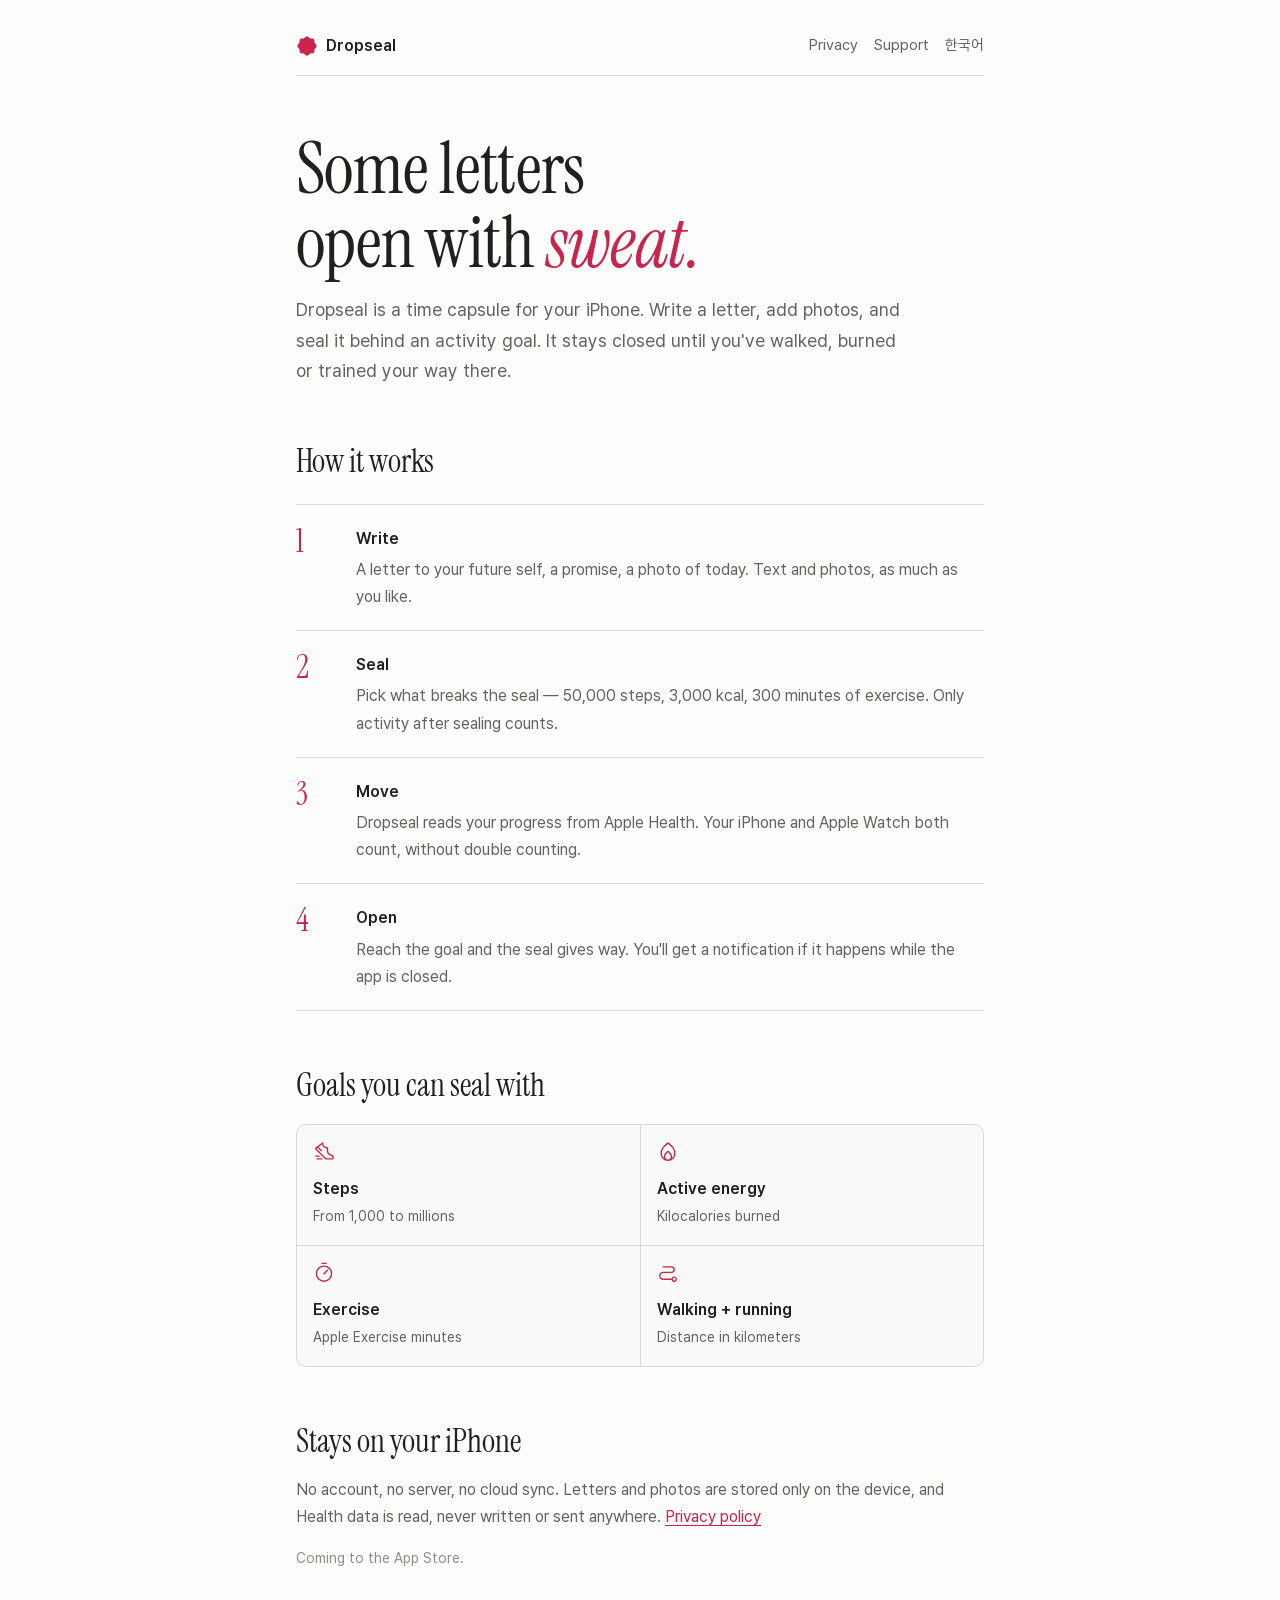
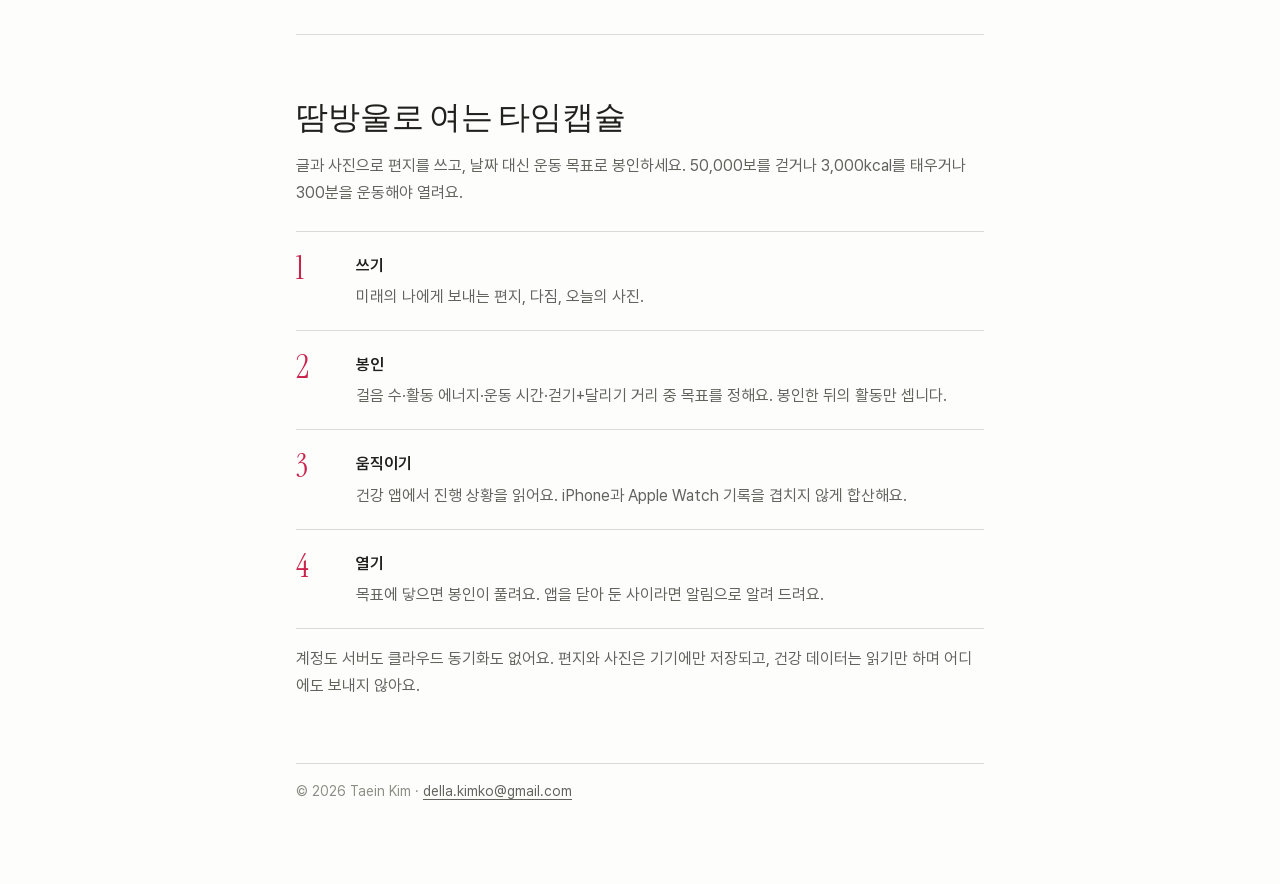
==== docs/index.html @ f094e8f8 "Add Dropseal site: intro, privacy policy, support" ====
<!doctype html>
<html lang="en">
<head>
<meta charset="utf-8"><meta name="viewport" content="width=device-width, initial-scale=1">
<title>Dropseal: Fitness Time Capsule</title>
<meta name="description" content="A time capsule that opens with sweat. Seal a letter behind a steps, calories or exercise goal from Apple Health.">
<meta name="color-scheme" content="light dark">
<link rel="icon" href="seal.svg" type="image/svg+xml">
<link rel="stylesheet" href="style.css">
</head>
<body><main>
<header class="top">
<a class="brand" href="./"><svg aria-hidden="true" xmlns="http://www.w3.org/2000/svg" viewBox="0 0 256 256" fill="currentColor"><path d="M240,128c0,10.44-7.51,18.27-14.14,25.18-3.77,3.94-7.67,8-9.14,11.57-1.36,3.27-1.44,8.69-1.52,13.94-.15,9.76-.31,20.82-8,28.51s-18.75,7.85-28.51,8c-5.25.08-10.67.16-13.94,1.52-3.57,1.47-7.63,5.37-11.57,9.14C146.27,232.49,138.44,240,128,240s-18.27-7.51-25.18-14.14c-3.94-3.77-8-7.67-11.57-9.14-3.27-1.36-8.69-1.44-13.94-1.52-9.76-.15-20.82-.31-28.51-8s-7.85-18.75-8-28.51c-.08-5.25-.16-10.67-1.52-13.94-1.47-3.57-5.37-7.63-9.14-11.57C23.51,146.27,16,138.44,16,128s7.51-18.27,14.14-25.18c3.77-3.94,7.67-8,9.14-11.57,1.36-3.27,1.44-8.69,1.52-13.94.15-9.76.31-20.82,8-28.51s18.75-7.85,28.51-8c5.25-.08,10.67-.16,13.94-1.52,3.57-1.47,7.63-5.37,11.57-9.14C109.73,23.51,117.56,16,128,16s18.27,7.51,25.18,14.14c3.94,3.77,8,7.67,11.57,9.14,3.27,1.36,8.69,1.44,13.94,1.52,9.76.15,20.82.31,28.51,8s7.85,18.75,8,28.51c.08,5.25.16,10.67,1.52,13.94,1.47,3.57,5.37,7.63,9.14,11.57C232.49,109.73,240,117.56,240,128Z"/></svg>Dropseal</a>
<nav><a href="privacy.html">Privacy</a><a href="support.html">Support</a><a href="#ko">한국어</a></nav>
</header>
<h1>Some letters<br>open with <em>sweat.</em></h1>
<p class="lede">Dropseal is a time capsule for your iPhone. Write a letter, add photos, and seal it behind an activity goal. It stays closed until you've walked, burned or trained your way there.</p>

<h2>How it works</h2>
<ol class="steps">
<li><span class="n">1</span><div><h3>Write</h3><p>A letter to your future self, a promise, a photo of today. Text and photos, as much as you like.</p></div></li>
<li><span class="n">2</span><div><h3>Seal</h3><p>Pick what breaks the seal — 50,000 steps, 3,000 kcal, 300 minutes of exercise. Only activity after sealing counts.</p></div></li>
<li><span class="n">3</span><div><h3>Move</h3><p>Dropseal reads your progress from Apple Health. Your iPhone and Apple Watch both count, without double counting.</p></div></li>
<li><span class="n">4</span><div><h3>Open</h3><p>Reach the goal and the seal gives way. You'll get a notification if it happens while the app is closed.</p></div></li>
</ol>

<h2>Goals you can seal with</h2>
<div class="metrics">
<div><svg aria-hidden="true" xmlns="http://www.w3.org/2000/svg" viewBox="0 0 256 256" fill="currentColor"><path d="M231.16,166.63l-28.63-14.31A47.74,47.74,0,0,1,176,109.39V80a8,8,0,0,0-8-8,48.05,48.05,0,0,1-48-48,8,8,0,0,0-12.83-6.37L30.13,76l-.2.16a16,16,0,0,0-1.24,23.75L142.4,213.66a8,8,0,0,0,5.66,2.34H224a16,16,0,0,0,16-16V180.94A15.92,15.92,0,0,0,231.16,166.63ZM224,200H151.37L40,88.63l12.87-9.76,38.79,38.79A8,8,0,0,0,103,106.34L65.74,69.11l40-30.31A64.15,64.15,0,0,0,160,87.5v21.89a63.65,63.65,0,0,0,35.38,57.24L224,180.94ZM70.8,184H32a8,8,0,0,1,0-16H70.8a8,8,0,1,1,0,16Zm40,24a8,8,0,0,1-8,8H48a8,8,0,0,1,0-16h54.8A8,8,0,0,1,110.8,208Z"/></svg><strong>Steps</strong><span>From 1,000 to millions</span></div>
<div><svg aria-hidden="true" xmlns="http://www.w3.org/2000/svg" viewBox="0 0 256 256" fill="currentColor"><path d="M173.79,51.48a221.25,221.25,0,0,0-41.67-34.34,8,8,0,0,0-8.24,0A221.25,221.25,0,0,0,82.21,51.48C54.59,80.48,40,112.47,40,144a88,88,0,0,0,176,0C216,112.47,201.41,80.48,173.79,51.48ZM96,184c0-27.67,22.53-47.28,32-54.3,9.48,7,32,26.63,32,54.3a32,32,0,0,1-64,0Zm77.27,15.93A47.8,47.8,0,0,0,176,184c0-44-42.09-69.79-43.88-70.86a8,8,0,0,0-8.24,0C122.09,114.21,80,140,80,184a47.8,47.8,0,0,0,2.73,15.93A71.88,71.88,0,0,1,56,144c0-34.41,20.4-63.15,37.52-81.19A216.21,216.21,0,0,1,128,33.54a215.77,215.77,0,0,1,34.48,29.27C193.49,95.5,200,125,200,144A71.88,71.88,0,0,1,173.27,199.93Z"/></svg><strong>Active energy</strong><span>Kilocalories burned</span></div>
<div><svg aria-hidden="true" xmlns="http://www.w3.org/2000/svg" viewBox="0 0 256 256" fill="currentColor"><path d="M128,40a96,96,0,1,0,96,96A96.11,96.11,0,0,0,128,40Zm0,176a80,80,0,1,1,80-80A80.09,80.09,0,0,1,128,216ZM173.66,90.34a8,8,0,0,1,0,11.32l-40,40a8,8,0,0,1-11.32-11.32l40-40A8,8,0,0,1,173.66,90.34ZM96,16a8,8,0,0,1,8-8h48a8,8,0,0,1,0,16H104A8,8,0,0,1,96,16Z"/></svg><strong>Exercise</strong><span>Apple Exercise minutes</span></div>
<div><svg aria-hidden="true" xmlns="http://www.w3.org/2000/svg" viewBox="0 0 256 256" fill="currentColor"><path d="M200,168a32.06,32.06,0,0,0-31,24H72a32,32,0,0,1,0-64h96a40,40,0,0,0,0-80H72a8,8,0,0,0,0,16h96a24,24,0,0,1,0,48H72a48,48,0,0,0,0,96h97a32,32,0,1,0,31-40Zm0,48a16,16,0,1,1,16-16A16,16,0,0,1,200,216Z"/></svg><strong>Walking + running</strong><span>Distance in kilometers</span></div>
</div>

<h2>Stays on your iPhone</h2>
<p class="muted">No account, no server, no cloud sync. Letters and photos are stored only on the device, and Health data is read, never written or sent anywhere. <a href="privacy.html">Privacy policy</a></p>
<p class="note">Coming to the App Store.</p>

<section lang="ko" id="ko">
<h2>땀방울로 여는 타임캡슐</h2>
<p class="muted">글과 사진으로 편지를 쓰고, 날짜 대신 운동 목표로 봉인하세요. 50,000보를 걷거나 3,000kcal를 태우거나 300분을 운동해야 열려요.</p>
<ol class="steps">
<li><span class="n">1</span><div><h3>쓰기</h3><p>미래의 나에게 보내는 편지, 다짐, 오늘의 사진.</p></div></li>
<li><span class="n">2</span><div><h3>봉인</h3><p>걸음 수·활동 에너지·운동 시간·걷기+달리기 거리 중 목표를 정해요. 봉인한 뒤의 활동만 셉니다.</p></div></li>
<li><span class="n">3</span><div><h3>움직이기</h3><p>건강 앱에서 진행 상황을 읽어요. iPhone과 Apple Watch 기록을 겹치지 않게 합산해요.</p></div></li>
<li><span class="n">4</span><div><h3>열기</h3><p>목표에 닿으면 봉인이 풀려요. 앱을 닫아 둔 사이라면 알림으로 알려 드려요.</p></div></li>
</ol>
<p class="muted">계정도 서버도 클라우드 동기화도 없어요. 편지와 사진은 기기에만 저장되고, 건강 데이터는 읽기만 하며 어디에도 보내지 않아요.</p>
</section>
<footer>© 2026 Taein Kim · <a href="mailto:della.kimko@gmail.com">della.kimko@gmail.com</a></footer>
</main></body>
</html>
---- docs/style.css ----
/* Colors: Radix Colors 3.0.0 sand + ruby (MIT). Steps 1–2 backgrounds, 6–7 borders, 11–12 text. */
:root {
  --canvas:#fdfdfc; --surface:#f9f9f8; --hairline:#dad9d6; --text:#21201c; --muted:#63635e; --faint:#8d8d86;
  --wax:#ca244d; --wax-deep:#64172b; --wax-subtle:#feeaed;
}
@media (prefers-color-scheme: dark) {
  :root { --canvas:#111110; --surface:#191918; --hairline:#3b3a37; --text:#eeeeec; --muted:#b5b3ad; --faint:#6f6d66;
    --wax:#ff949d; --wax-deep:#fed2e1; --wax-subtle:#3a141e; }
}
@font-face { font-family:"Pretendard"; font-weight:400; font-display:swap; src:url(fonts/Pretendard-Regular.subset.woff2) format("woff2"); }
@font-face { font-family:"Pretendard"; font-weight:600; font-display:swap; src:url(fonts/Pretendard-SemiBold.subset.woff2) format("woff2"); }
@font-face { font-family:"Instrument Serif"; font-style:normal; font-display:swap; src:url(fonts/InstrumentSerif-Regular.ttf) format("truetype"); }
@font-face { font-family:"Instrument Serif"; font-style:italic; font-display:swap; src:url(fonts/InstrumentSerif-Italic.ttf) format("truetype"); }

* { box-sizing:border-box; }
html { -webkit-text-size-adjust:100%; }
body { margin:0; background:var(--canvas); color:var(--text);
  font:400 16px/1.7 "Pretendard", -apple-system, BlinkMacSystemFont, "Apple SD Gothic Neo", sans-serif; }
main { max-width:720px; margin:0 auto; padding:32px 16px 80px; }
a { color:var(--wax); text-underline-offset:3px; }

.top { display:flex; align-items:center; justify-content:space-between; gap:16px; padding-bottom:16px; border-bottom:1px solid var(--hairline); }
.brand { display:flex; align-items:center; gap:8px; color:var(--text); text-decoration:none; font-weight:600; }
.brand svg { width:22px; height:22px; color:var(--wax); }
.top nav { display:flex; gap:16px; font-size:15px; }
.top nav a { color:var(--muted); text-decoration:none; }
.top nav a:hover { color:var(--text); }

.serif { font-family:"Instrument Serif", "Apple SD Gothic Neo", serif; font-weight:400; }
h1 { font-family:"Instrument Serif", serif; font-weight:400; font-size:clamp(44px, 9vw, 72px); line-height:1.02; letter-spacing:-0.01em; margin:56px 0 16px; }
h1 em { color:var(--wax); }
h2 { font-family:"Instrument Serif", serif; font-weight:400; font-size:32px; line-height:1.15; margin:56px 0 12px; }
h3 { font-size:16px; font-weight:600; margin:0 0 4px; }
.lede { font-size:18px; color:var(--muted); max-width:34em; margin:0; }
.muted { color:var(--muted); }
.note { font-size:14px; color:var(--faint); }

.steps { list-style:none; padding:0; margin:24px 0 0; border-top:1px solid var(--hairline); }
.steps li { display:grid; grid-template-columns:48px 1fr; gap:12px; padding:20px 0; border-bottom:1px solid var(--hairline); }
.steps .n { font-family:"Instrument Serif", serif; font-size:32px; line-height:1; color:var(--wax); }
.steps p { margin:0; color:var(--muted); }

.metrics { display:grid; grid-template-columns:repeat(2, 1fr); gap:1px; background:var(--hairline); border:1px solid var(--hairline); border-radius:10px; overflow:hidden; margin-top:20px; }
.metrics div { background:var(--surface); padding:16px; }
.metrics svg { width:22px; height:22px; color:var(--wax); display:block; margin-bottom:12px; }
.metrics strong { display:block; font-weight:600; }
.metrics span { font-size:14px; color:var(--muted); }

.prose h2 { font-family:inherit; font-weight:600; font-size:18px; margin:32px 0 6px; }
.prose ul { padding-left:20px; }
.prose li { margin:4px 0; }
section[lang="ko"] { margin-top:64px; padding-top:8px; border-top:1px solid var(--hairline); }
footer { margin-top:64px; padding-top:16px; border-top:1px solid var(--hairline); font-size:14px; color:var(--faint); }
footer a { color:var(--muted); }
@media (max-width:480px) { .metrics { grid-template-columns:1fr; } h1 { margin-top:40px; } }
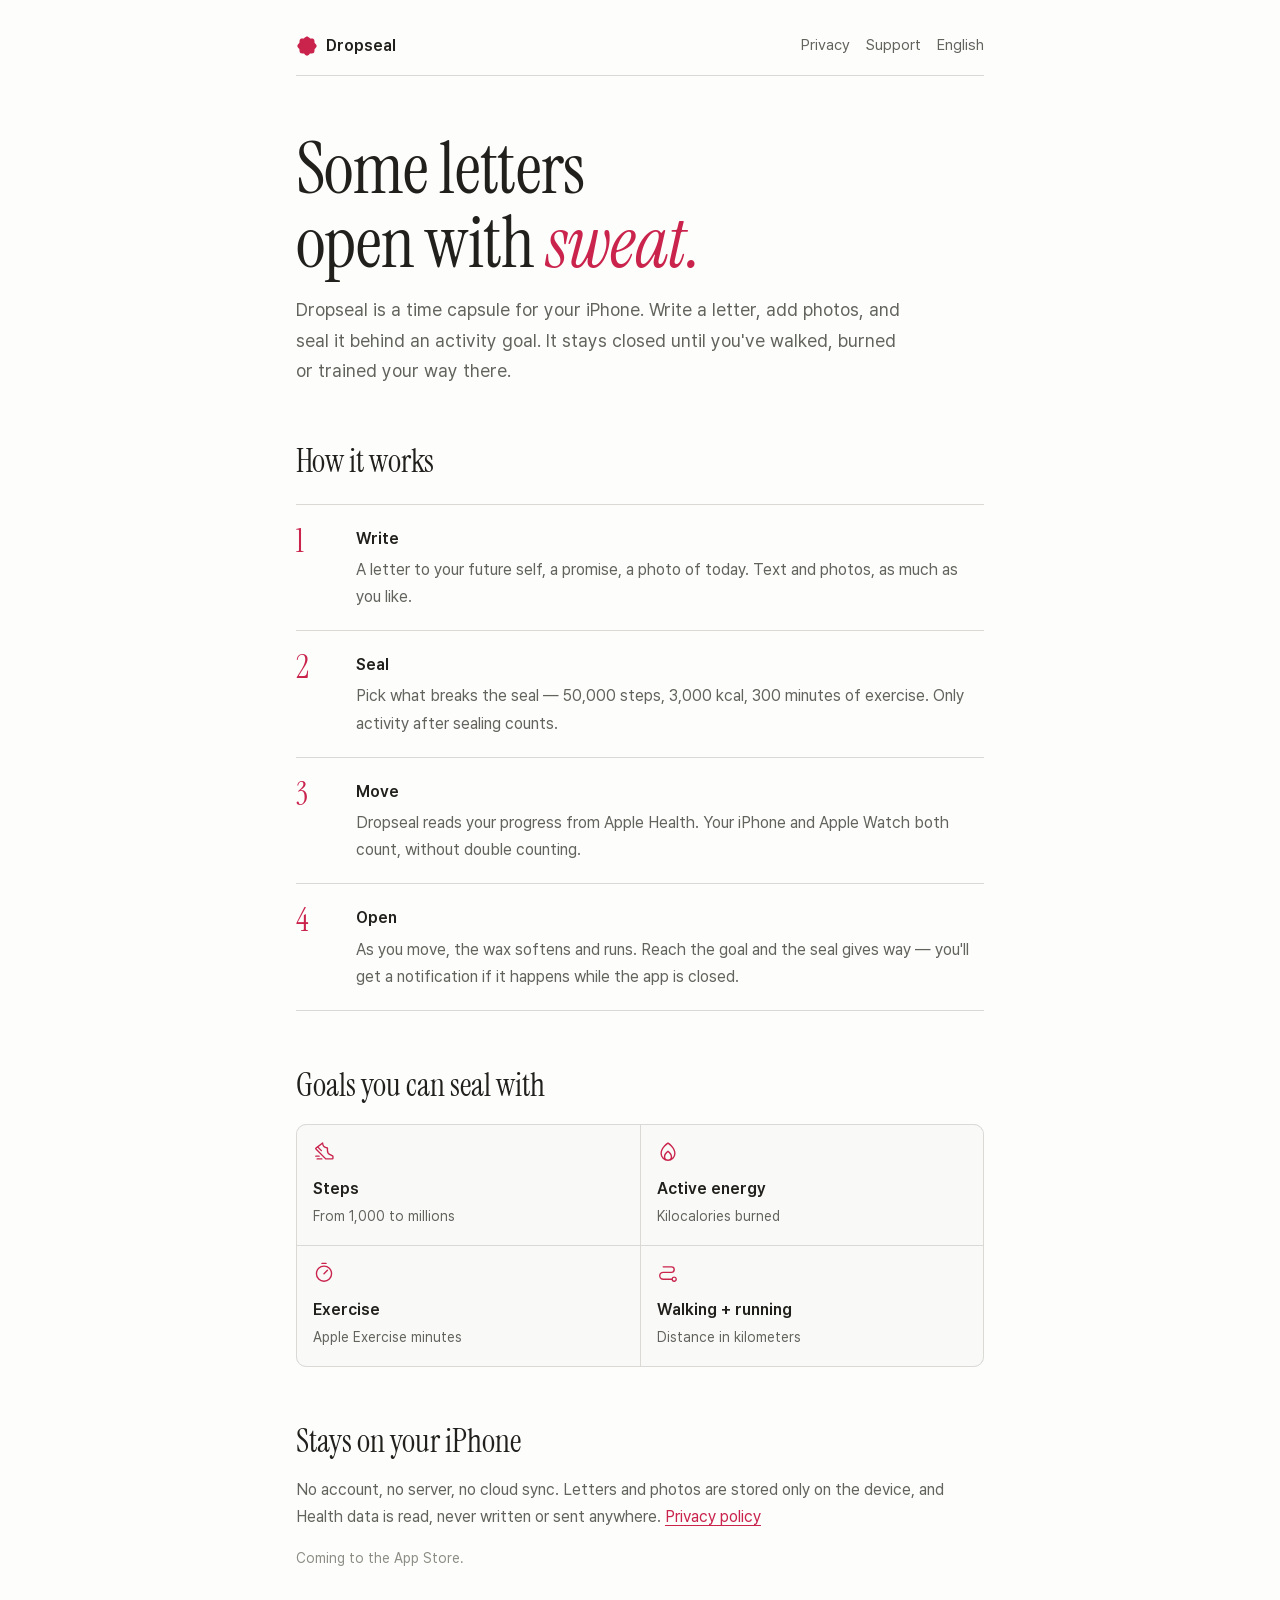
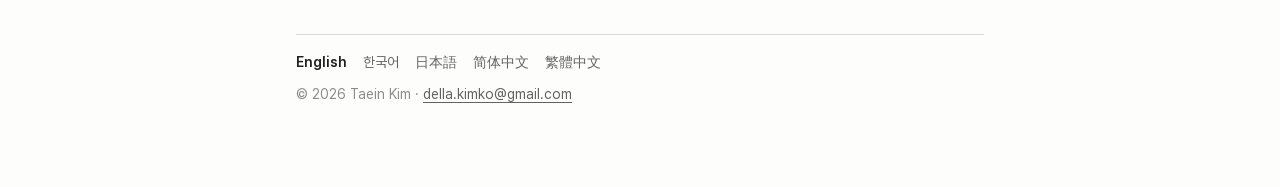
==== commit 0237e991: "Serve the site in five languages English stays at the root; Korean, Japanese, Simplified and Traditi" ====
--- a/docs/index.html
+++ b/docs/index.html
@@ -5,13 +5,19 @@
 <title>Dropseal: Fitness Time Capsule</title>
 <meta name="description" content="A time capsule that opens with sweat. Seal a letter behind a steps, calories or exercise goal from Apple Health.">
 <meta name="color-scheme" content="light dark">
+<link rel="alternate" hreflang="en" href="https://bbdyno.github.io/Dropseal-Site/">
+<link rel="alternate" hreflang="ko" href="https://bbdyno.github.io/Dropseal-Site/ko/">
+<link rel="alternate" hreflang="ja" href="https://bbdyno.github.io/Dropseal-Site/ja/">
+<link rel="alternate" hreflang="zh-Hans" href="https://bbdyno.github.io/Dropseal-Site/zh-Hans/">
+<link rel="alternate" hreflang="zh-Hant" href="https://bbdyno.github.io/Dropseal-Site/zh-Hant/">
+<link rel="alternate" hreflang="x-default" href="https://bbdyno.github.io/Dropseal-Site/">
 <link rel="icon" href="seal.svg" type="image/svg+xml">
 <link rel="stylesheet" href="style.css">
 </head>
 <body><main>
 <header class="top">
 <a class="brand" href="./"><svg aria-hidden="true" xmlns="http://www.w3.org/2000/svg" viewBox="0 0 256 256" fill="currentColor"><path d="M240,128c0,10.44-7.51,18.27-14.14,25.18-3.77,3.94-7.67,8-9.14,11.57-1.36,3.27-1.44,8.69-1.52,13.94-.15,9.76-.31,20.82-8,28.51s-18.75,7.85-28.51,8c-5.25.08-10.67.16-13.94,1.52-3.57,1.47-7.63,5.37-11.57,9.14C146.27,232.49,138.44,240,128,240s-18.27-7.51-25.18-14.14c-3.94-3.77-8-7.67-11.57-9.14-3.27-1.36-8.69-1.44-13.94-1.52-9.76-.15-20.82-.31-28.51-8s-7.85-18.75-8-28.51c-.08-5.25-.16-10.67-1.52-13.94-1.47-3.57-5.37-7.63-9.14-11.57C23.51,146.27,16,138.44,16,128s7.51-18.27,14.14-25.18c3.77-3.94,7.67-8,9.14-11.57,1.36-3.27,1.44-8.69,1.52-13.94.15-9.76.31-20.82,8-28.51s18.75-7.85,28.51-8c5.25-.08,10.67-.16,13.94-1.52,3.57-1.47,7.63-5.37,11.57-9.14C109.73,23.51,117.56,16,128,16s18.27,7.51,25.18,14.14c3.94,3.77,8,7.67,11.57,9.14,3.27,1.36,8.69,1.44,13.94,1.52,9.76.15,20.82.31,28.51,8s7.85,18.75,8,28.51c.08,5.25.16,10.67,1.52,13.94,1.47,3.57,5.37,7.63,9.14,11.57C232.49,109.73,240,117.56,240,128Z"/></svg>Dropseal</a>
-<nav><a href="privacy.html">Privacy</a><a href="support.html">Support</a><a href="#ko">한국어</a></nav>
+<nav><a href="privacy.html">Privacy</a><a href="support.html">Support</a><a href="#languages">English</a></nav>
 </header>
 <h1>Some letters<br>open with <em>sweat.</em></h1>
 <p class="lede">Dropseal is a time capsule for your iPhone. Write a letter, add photos, and seal it behind an activity goal. It stays closed until you've walked, burned or trained your way there.</p>
@@ -21,7 +27,7 @@
 <li><span class="n">1</span><div><h3>Write</h3><p>A letter to your future self, a promise, a photo of today. Text and photos, as much as you like.</p></div></li>
 <li><span class="n">2</span><div><h3>Seal</h3><p>Pick what breaks the seal — 50,000 steps, 3,000 kcal, 300 minutes of exercise. Only activity after sealing counts.</p></div></li>
 <li><span class="n">3</span><div><h3>Move</h3><p>Dropseal reads your progress from Apple Health. Your iPhone and Apple Watch both count, without double counting.</p></div></li>
-<li><span class="n">4</span><div><h3>Open</h3><p>Reach the goal and the seal gives way. You'll get a notification if it happens while the app is closed.</p></div></li>
+<li><span class="n">4</span><div><h3>Open</h3><p>As you move, the wax softens and runs. Reach the goal and the seal gives way — you'll get a notification if it happens while the app is closed.</p></div></li>
 </ol>
 
 <h2>Goals you can seal with</h2>
@@ -35,18 +41,9 @@
 <h2>Stays on your iPhone</h2>
 <p class="muted">No account, no server, no cloud sync. Letters and photos are stored only on the device, and Health data is read, never written or sent anywhere. <a href="privacy.html">Privacy policy</a></p>
 <p class="note">Coming to the App Store.</p>
-
-<section lang="ko" id="ko">
-<h2>땀방울로 여는 타임캡슐</h2>
-<p class="muted">글과 사진으로 편지를 쓰고, 날짜 대신 운동 목표로 봉인하세요. 50,000보를 걷거나 3,000kcal를 태우거나 300분을 운동해야 열려요.</p>
-<ol class="steps">
-<li><span class="n">1</span><div><h3>쓰기</h3><p>미래의 나에게 보내는 편지, 다짐, 오늘의 사진.</p></div></li>
-<li><span class="n">2</span><div><h3>봉인</h3><p>걸음 수·활동 에너지·운동 시간·걷기+달리기 거리 중 목표를 정해요. 봉인한 뒤의 활동만 셉니다.</p></div></li>
-<li><span class="n">3</span><div><h3>움직이기</h3><p>건강 앱에서 진행 상황을 읽어요. iPhone과 Apple Watch 기록을 겹치지 않게 합산해요.</p></div></li>
-<li><span class="n">4</span><div><h3>열기</h3><p>목표에 닿으면 봉인이 풀려요. 앱을 닫아 둔 사이라면 알림으로 알려 드려요.</p></div></li>
-</ol>
-<p class="muted">계정도 서버도 클라우드 동기화도 없어요. 편지와 사진은 기기에만 저장되고, 건강 데이터는 읽기만 하며 어디에도 보내지 않아요.</p>
-</section>
-<footer>© 2026 Taein Kim · <a href="mailto:della.kimko@gmail.com">della.kimko@gmail.com</a></footer>
+<footer>
+<nav id="languages" class="langs" aria-label="Language"><a href="./" hreflang="en" lang="en" aria-current="page">English</a><a href="ko/" hreflang="ko" lang="ko">한국어</a><a href="ja/" hreflang="ja" lang="ja">日本語</a><a href="zh-Hans/" hreflang="zh-Hans" lang="zh-Hans">简体中文</a><a href="zh-Hant/" hreflang="zh-Hant" lang="zh-Hant">繁體中文</a></nav>
+<p>© 2026 Taein Kim · <a href="mailto:della.kimko@gmail.com">della.kimko@gmail.com</a></p>
+</footer>
 </main></body>
 </html>
--- a/docs/style.css
+++ b/docs/style.css
@@ -16,14 +16,18 @@
 html { -webkit-text-size-adjust:100%; }
 body { margin:0; background:var(--canvas); color:var(--text);
   font:400 16px/1.7 "Pretendard", -apple-system, BlinkMacSystemFont, "Apple SD Gothic Neo", sans-serif; }
+/* Pretendard has no kana or hanzi; use each script's system face so lines don't mix fonts mid-word. */
+:lang(ja) body, body:lang(ja) { font-family:-apple-system, "Hiragino Sans", "Hiragino Kaku Gothic ProN", "Noto Sans JP", "Yu Gothic", sans-serif; }
+:lang(zh-Hans) body, body:lang(zh-Hans) { font-family:-apple-system, "PingFang SC", "Noto Sans SC", "Microsoft YaHei", sans-serif; }
+:lang(zh-Hant) body, body:lang(zh-Hant) { font-family:-apple-system, "PingFang TC", "Noto Sans TC", "Microsoft JhengHei", sans-serif; }
 main { max-width:720px; margin:0 auto; padding:32px 16px 80px; }
 a { color:var(--wax); text-underline-offset:3px; }
 
-.top { display:flex; align-items:center; justify-content:space-between; gap:16px; padding-bottom:16px; border-bottom:1px solid var(--hairline); }
+.top { display:flex; flex-wrap:wrap; align-items:center; justify-content:space-between; gap:8px 16px; padding-bottom:16px; border-bottom:1px solid var(--hairline); }
 .brand { display:flex; align-items:center; gap:8px; color:var(--text); text-decoration:none; font-weight:600; }
 .brand svg { width:22px; height:22px; color:var(--wax); }
 .top nav { display:flex; gap:16px; font-size:15px; }
-.top nav a { color:var(--muted); text-decoration:none; }
+.top nav a { color:var(--muted); text-decoration:none; white-space:nowrap; }
 .top nav a:hover { color:var(--text); }
 
 .serif { font-family:"Instrument Serif", "Apple SD Gothic Neo", serif; font-weight:400; }
@@ -49,7 +53,11 @@
 .prose h2 { font-family:inherit; font-weight:600; font-size:18px; margin:32px 0 6px; }
 .prose ul { padding-left:20px; }
 .prose li { margin:4px 0; }
-section[lang="ko"] { margin-top:64px; padding-top:8px; border-top:1px solid var(--hairline); }
+.page-title { font-size:48px; }
 footer { margin-top:64px; padding-top:16px; border-top:1px solid var(--hairline); font-size:14px; color:var(--faint); }
 footer a { color:var(--muted); }
+footer p { margin:8px 0 0; }
+.langs { display:flex; flex-wrap:wrap; gap:4px 16px; }
+.langs a { text-decoration:none; }
+.langs a[aria-current="page"] { color:var(--text); font-weight:600; }
 @media (max-width:480px) { .metrics { grid-template-columns:1fr; } h1 { margin-top:40px; } }
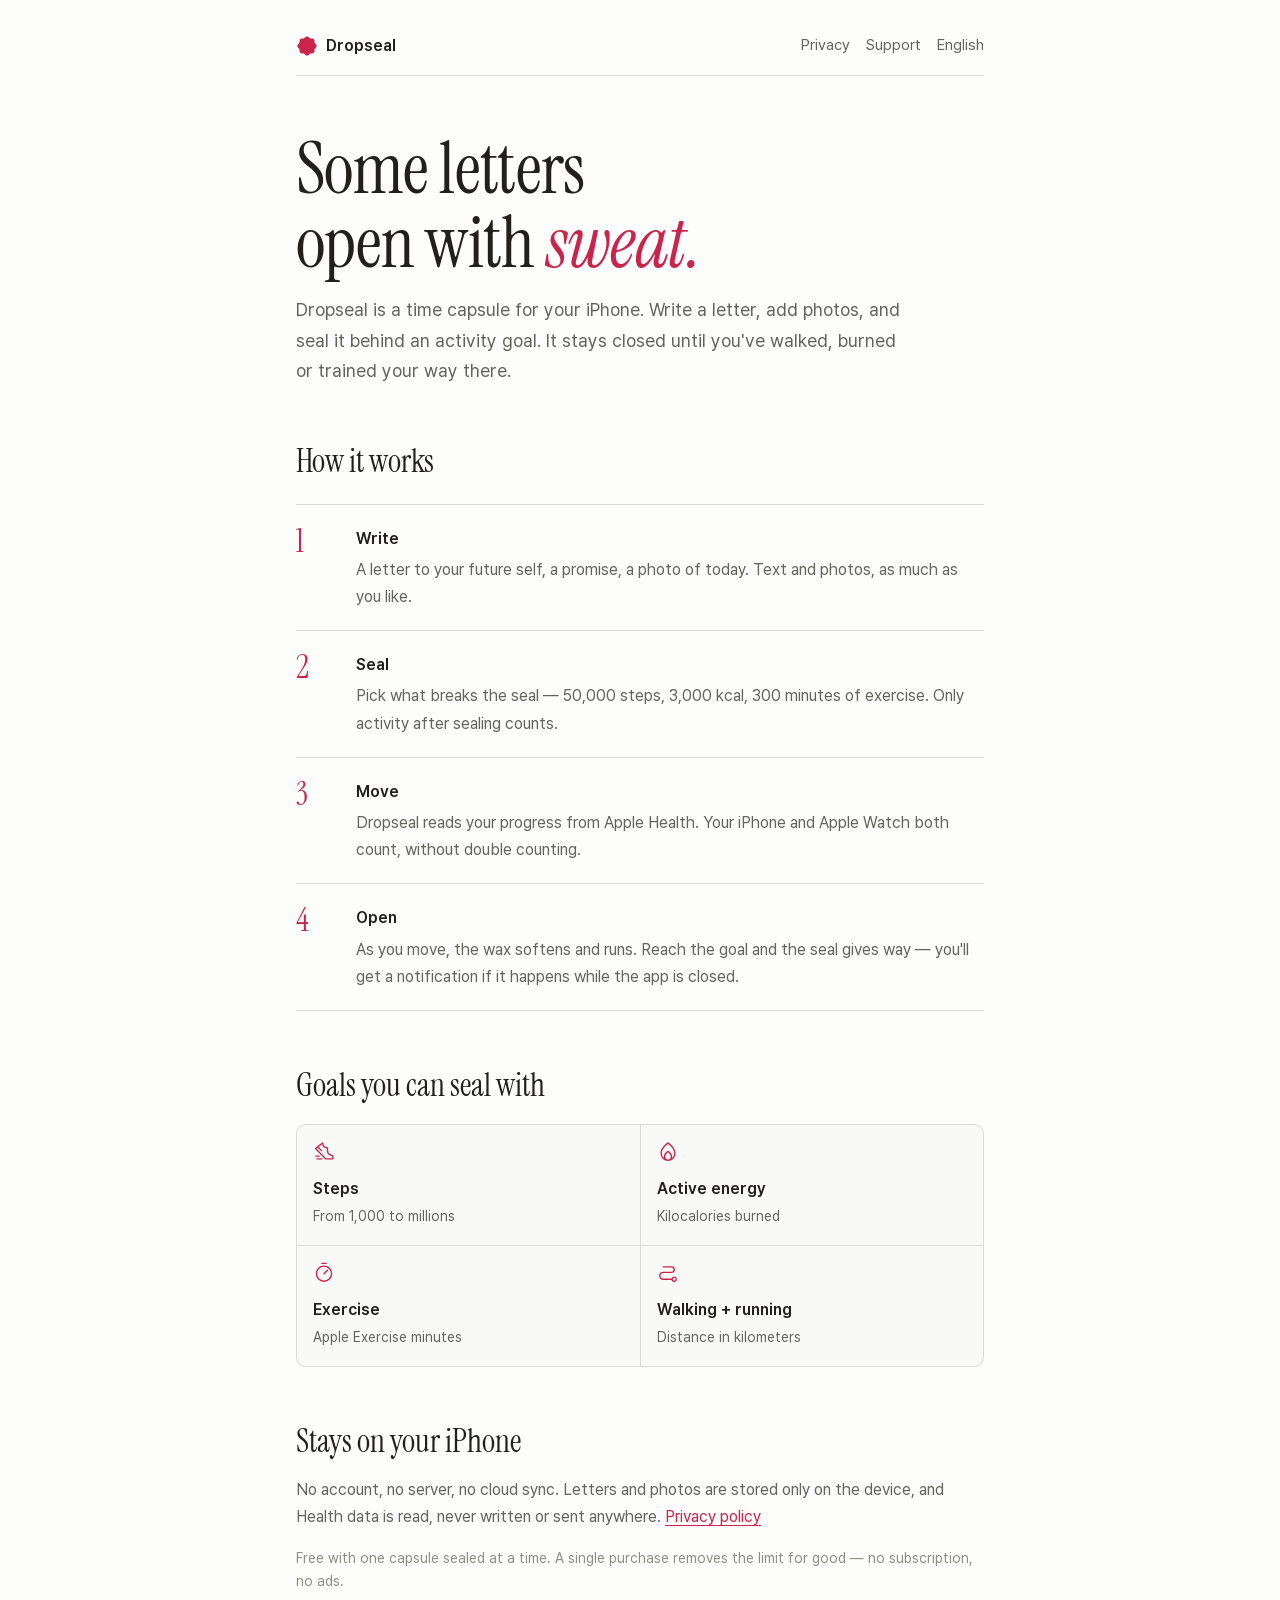
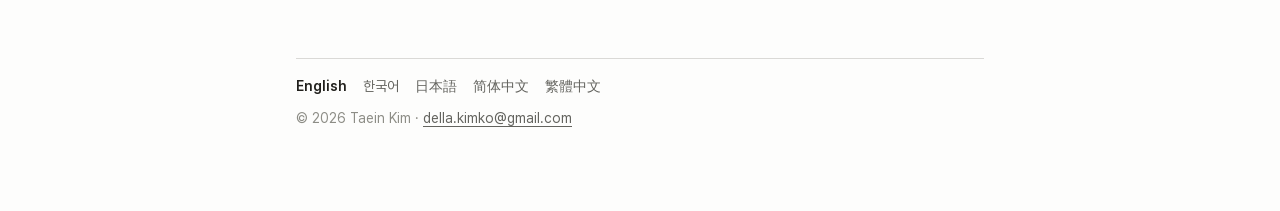
==== commit a0e2242e: "Mention the one-time unlock in the intro and privacy policy" ====
--- a/docs/index.html
+++ b/docs/index.html
@@ -40,7 +40,7 @@
 
 <h2>Stays on your iPhone</h2>
 <p class="muted">No account, no server, no cloud sync. Letters and photos are stored only on the device, and Health data is read, never written or sent anywhere. <a href="privacy.html">Privacy policy</a></p>
-<p class="note">Coming to the App Store.</p>
+<p class="note">Free with one capsule sealed at a time. A single purchase removes the limit for good — no subscription, no ads.</p>
 <footer>
 <nav id="languages" class="langs" aria-label="Language"><a href="./" hreflang="en" lang="en" aria-current="page">English</a><a href="ko/" hreflang="ko" lang="ko">한국어</a><a href="ja/" hreflang="ja" lang="ja">日本語</a><a href="zh-Hans/" hreflang="zh-Hans" lang="zh-Hans">简体中文</a><a href="zh-Hant/" hreflang="zh-Hant" lang="zh-Hant">繁體中文</a></nav>
 <p>© 2026 Taein Kim · <a href="mailto:della.kimko@gmail.com">della.kimko@gmail.com</a></p>
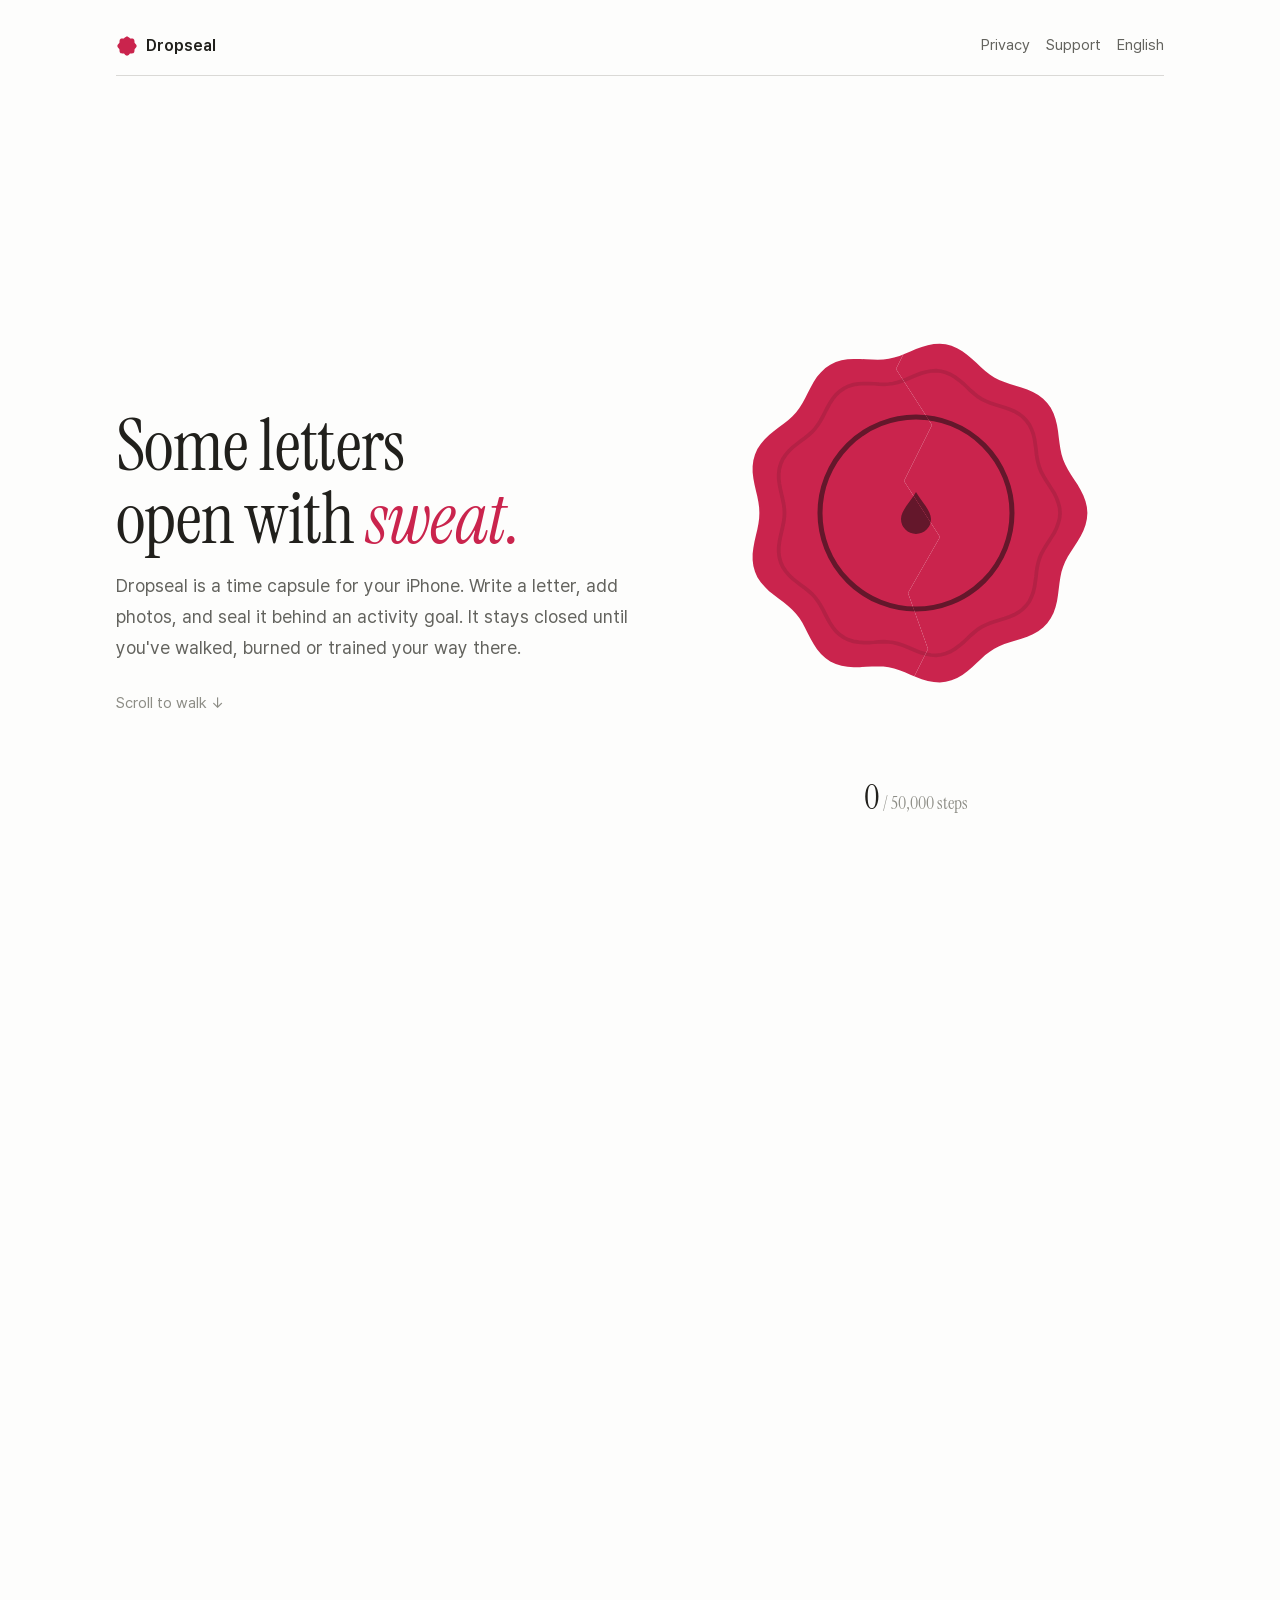
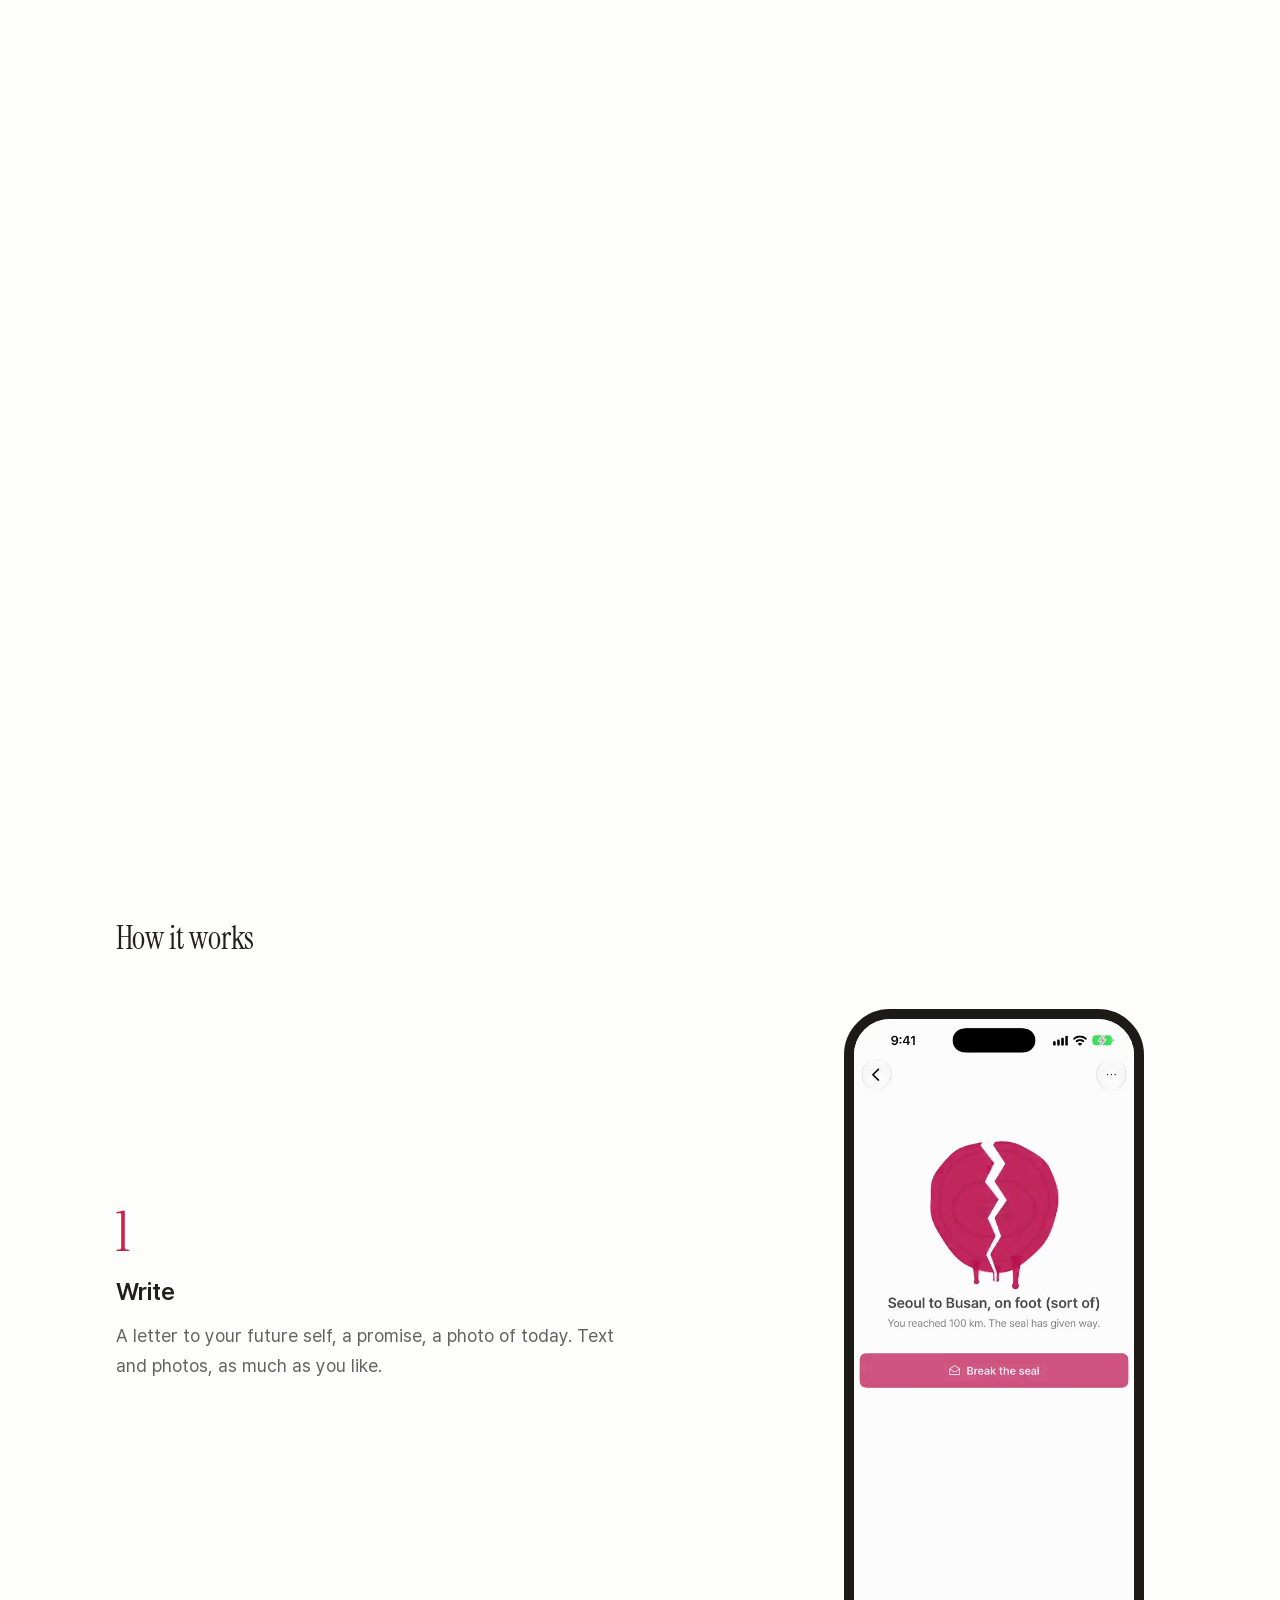
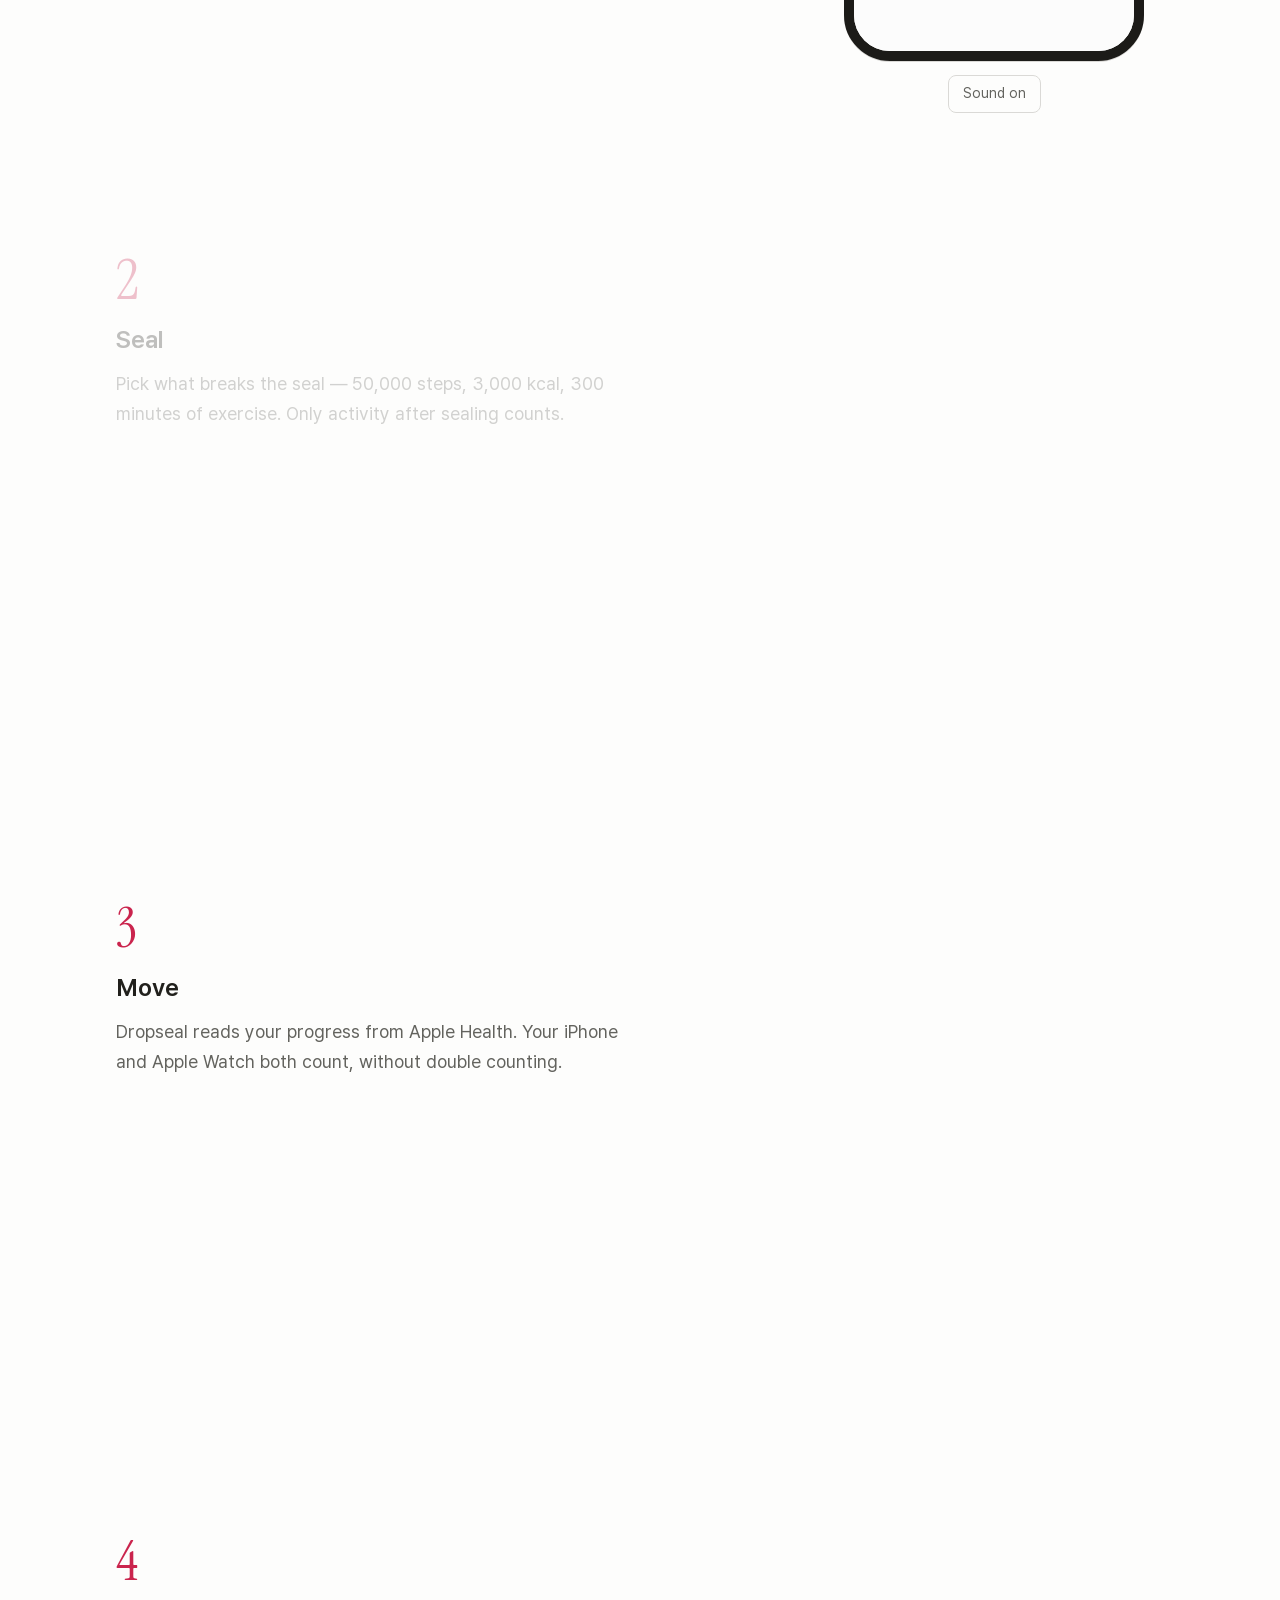
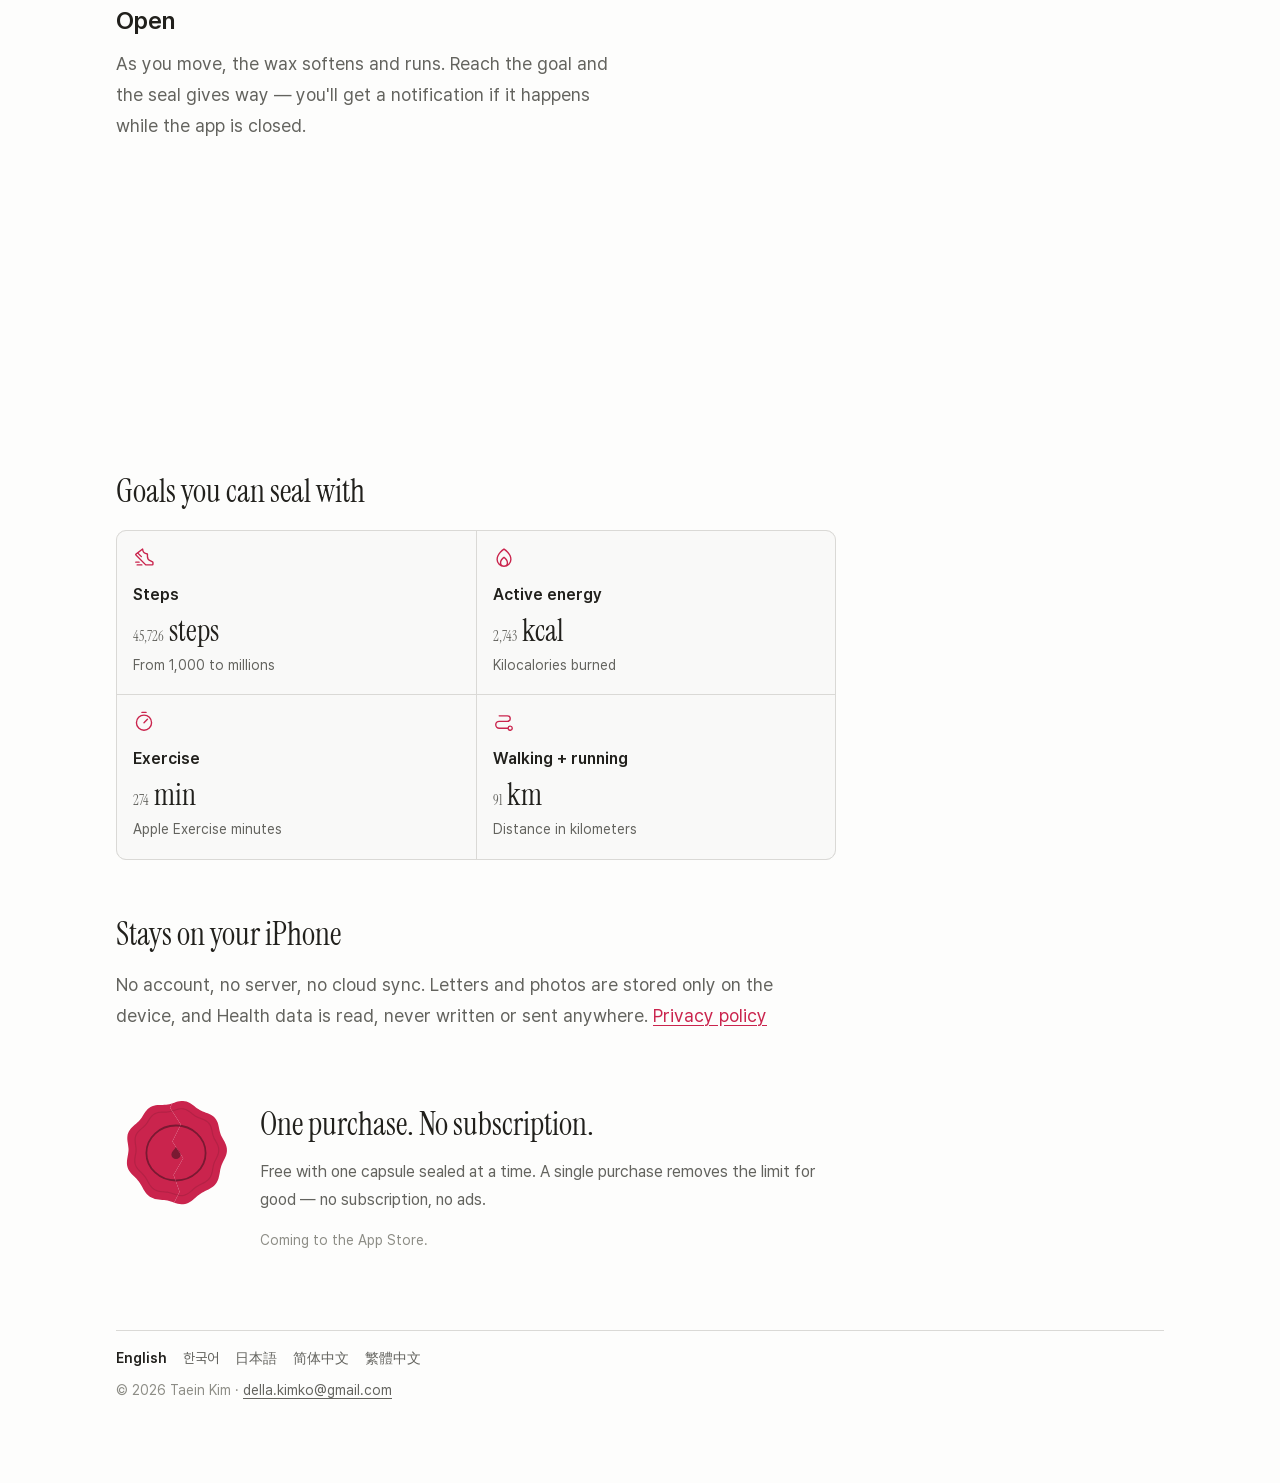
==== commit b7e46702: "Animated home page: melting seal on scroll and a story told on the phone The hero seal melts as you " ====
--- a/docs/index.html
+++ b/docs/index.html
@@ -13,34 +13,76 @@
 <link rel="alternate" hreflang="x-default" href="https://bbdyno.github.io/Dropseal-Site/">
 <link rel="icon" href="seal.svg" type="image/svg+xml">
 <link rel="stylesheet" href="style.css">
+<script src="site.js" defer></script>
 </head>
-<body><main>
+<body class="page-index"><main>
 <header class="top">
 <a class="brand" href="./"><svg aria-hidden="true" xmlns="http://www.w3.org/2000/svg" viewBox="0 0 256 256" fill="currentColor"><path d="M240,128c0,10.44-7.51,18.27-14.14,25.18-3.77,3.94-7.67,8-9.14,11.57-1.36,3.27-1.44,8.69-1.52,13.94-.15,9.76-.31,20.82-8,28.51s-18.75,7.85-28.51,8c-5.25.08-10.67.16-13.94,1.52-3.57,1.47-7.63,5.37-11.57,9.14C146.27,232.49,138.44,240,128,240s-18.27-7.51-25.18-14.14c-3.94-3.77-8-7.67-11.57-9.14-3.27-1.36-8.69-1.44-13.94-1.52-9.76-.15-20.82-.31-28.51-8s-7.85-18.75-8-28.51c-.08-5.25-.16-10.67-1.52-13.94-1.47-3.57-5.37-7.63-9.14-11.57C23.51,146.27,16,138.44,16,128s7.51-18.27,14.14-25.18c3.77-3.94,7.67-8,9.14-11.57,1.36-3.27,1.44-8.69,1.52-13.94.15-9.76.31-20.82,8-28.51s18.75-7.85,28.51-8c5.25-.08,10.67-.16,13.94-1.52,3.57-1.47,7.63-5.37,11.57-9.14C109.73,23.51,117.56,16,128,16s18.27,7.51,25.18,14.14c3.94,3.77,8,7.67,11.57,9.14,3.27,1.36,8.69,1.44,13.94,1.52,9.76.15,20.82.31,28.51,8s7.85,18.75,8,28.51c.08,5.25.16,10.67,1.52,13.94,1.47,3.57,5.37,7.63,9.14,11.57C232.49,109.73,240,117.56,240,128Z"/></svg>Dropseal</a>
 <nav><a href="privacy.html">Privacy</a><a href="support.html">Support</a><a href="#languages">English</a></nav>
 </header>
+</main>
+<section class="hero">
+<div class="hero-stage">
+<div class="hero-copy">
 <h1>Some letters<br>open with <em>sweat.</em></h1>
 <p class="lede">Dropseal is a time capsule for your iPhone. Write a letter, add photos, and seal it behind an activity goal. It stays closed until you've walked, burned or trained your way there.</p>
+<p class="hint">Scroll to walk <span aria-hidden="true">↓</span></p>
+</div>
+<figure class="hero-figure">
+<svg class="hero-seal" role="img" aria-label="Dropseal"></svg>
+<p class="hero-meter"><span class="hero-count" data-goal="50000">0</span><span class="of"> / 50,000 steps</span></p>
+<blockquote class="hero-letter">If you're reading this, you made it.</blockquote>
+</figure>
+</div>
+</section>
 
-<h2>How it works</h2>
-<ol class="steps">
-<li><span class="n">1</span><div><h3>Write</h3><p>A letter to your future self, a promise, a photo of today. Text and photos, as much as you like.</p></div></li>
-<li><span class="n">2</span><div><h3>Seal</h3><p>Pick what breaks the seal — 50,000 steps, 3,000 kcal, 300 minutes of exercise. Only activity after sealing counts.</p></div></li>
-<li><span class="n">3</span><div><h3>Move</h3><p>Dropseal reads your progress from Apple Health. Your iPhone and Apple Watch both count, without double counting.</p></div></li>
-<li><span class="n">4</span><div><h3>Open</h3><p>As you move, the wax softens and runs. Reach the goal and the seal gives way — you'll get a notification if it happens while the app is closed.</p></div></li>
-</ol>
+<section class="story">
+<div class="wrap">
+<h2 class="reveal">How it works</h2>
+<div class="story-grid">
+<div class="story-steps">
+<article class="story-step"><span class="n">1</span><h3>Write</h3><p>A letter to your future self, a promise, a photo of today. Text and photos, as much as you like.</p></article>
+<article class="story-step"><span class="n">2</span><h3>Seal</h3><p>Pick what breaks the seal — 50,000 steps, 3,000 kcal, 300 minutes of exercise. Only activity after sealing counts.</p></article>
+<article class="story-step"><span class="n">3</span><h3>Move</h3><p>Dropseal reads your progress from Apple Health. Your iPhone and Apple Watch both count, without double counting.</p></article>
+<article class="story-step"><span class="n">4</span><h3>Open</h3><p>As you move, the wax softens and runs. Reach the goal and the seal gives way — you'll get a notification if it happens while the app is closed.</p></article>
+</div>
+<div class="phone-col">
+<div class="phone">
+<img class="screen" src="media/en/5-compose.jpg" alt="Writing a capsule" loading="lazy">
+<video class="screen" src="media/en/sealing.mp4" poster="media/en/sealing.jpg" muted playsinline preload="metadata" aria-label="Sealing animation"></video>
+<img class="screen" src="media/en/2-sealed.jpg" alt="A sealed capsule at 29%" loading="lazy">
+<video class="screen" src="media/en/unsealing.mp4" poster="media/en/unsealing.jpg" muted playsinline preload="metadata" aria-label="Breaking the seal"></video>
+</div>
+<button class="sound-toggle" type="button" aria-pressed="false" data-on="Sound on" data-off="Sound off">Sound on</button>
+</div>
+</div>
+</div>
+</section>
 
+<main>
+<section class="reveal">
 <h2>Goals you can seal with</h2>
 <div class="metrics">
-<div><svg aria-hidden="true" xmlns="http://www.w3.org/2000/svg" viewBox="0 0 256 256" fill="currentColor"><path d="M231.16,166.63l-28.63-14.31A47.74,47.74,0,0,1,176,109.39V80a8,8,0,0,0-8-8,48.05,48.05,0,0,1-48-48,8,8,0,0,0-12.83-6.37L30.13,76l-.2.16a16,16,0,0,0-1.24,23.75L142.4,213.66a8,8,0,0,0,5.66,2.34H224a16,16,0,0,0,16-16V180.94A15.92,15.92,0,0,0,231.16,166.63ZM224,200H151.37L40,88.63l12.87-9.76,38.79,38.79A8,8,0,0,0,103,106.34L65.74,69.11l40-30.31A64.15,64.15,0,0,0,160,87.5v21.89a63.65,63.65,0,0,0,35.38,57.24L224,180.94ZM70.8,184H32a8,8,0,0,1,0-16H70.8a8,8,0,1,1,0,16Zm40,24a8,8,0,0,1-8,8H48a8,8,0,0,1,0-16h54.8A8,8,0,0,1,110.8,208Z"/></svg><strong>Steps</strong><span>From 1,000 to millions</span></div>
-<div><svg aria-hidden="true" xmlns="http://www.w3.org/2000/svg" viewBox="0 0 256 256" fill="currentColor"><path d="M173.79,51.48a221.25,221.25,0,0,0-41.67-34.34,8,8,0,0,0-8.24,0A221.25,221.25,0,0,0,82.21,51.48C54.59,80.48,40,112.47,40,144a88,88,0,0,0,176,0C216,112.47,201.41,80.48,173.79,51.48ZM96,184c0-27.67,22.53-47.28,32-54.3,9.48,7,32,26.63,32,54.3a32,32,0,0,1-64,0Zm77.27,15.93A47.8,47.8,0,0,0,176,184c0-44-42.09-69.79-43.88-70.86a8,8,0,0,0-8.24,0C122.09,114.21,80,140,80,184a47.8,47.8,0,0,0,2.73,15.93A71.88,71.88,0,0,1,56,144c0-34.41,20.4-63.15,37.52-81.19A216.21,216.21,0,0,1,128,33.54a215.77,215.77,0,0,1,34.48,29.27C193.49,95.5,200,125,200,144A71.88,71.88,0,0,1,173.27,199.93Z"/></svg><strong>Active energy</strong><span>Kilocalories burned</span></div>
-<div><svg aria-hidden="true" xmlns="http://www.w3.org/2000/svg" viewBox="0 0 256 256" fill="currentColor"><path d="M128,40a96,96,0,1,0,96,96A96.11,96.11,0,0,0,128,40Zm0,176a80,80,0,1,1,80-80A80.09,80.09,0,0,1,128,216ZM173.66,90.34a8,8,0,0,1,0,11.32l-40,40a8,8,0,0,1-11.32-11.32l40-40A8,8,0,0,1,173.66,90.34ZM96,16a8,8,0,0,1,8-8h48a8,8,0,0,1,0,16H104A8,8,0,0,1,96,16Z"/></svg><strong>Exercise</strong><span>Apple Exercise minutes</span></div>
-<div><svg aria-hidden="true" xmlns="http://www.w3.org/2000/svg" viewBox="0 0 256 256" fill="currentColor"><path d="M200,168a32.06,32.06,0,0,0-31,24H72a32,32,0,0,1,0-64h96a40,40,0,0,0,0-80H72a8,8,0,0,0,0,16h96a24,24,0,0,1,0,48H72a48,48,0,0,0,0,96h97a32,32,0,1,0,31-40Zm0,48a16,16,0,1,1,16-16A16,16,0,0,1,200,216Z"/></svg><strong>Walking + running</strong><span>Distance in kilometers</span></div>
+<div><svg aria-hidden="true" xmlns="http://www.w3.org/2000/svg" viewBox="0 0 256 256" fill="currentColor"><path d="M231.16,166.63l-28.63-14.31A47.74,47.74,0,0,1,176,109.39V80a8,8,0,0,0-8-8,48.05,48.05,0,0,1-48-48,8,8,0,0,0-12.83-6.37L30.13,76l-.2.16a16,16,0,0,0-1.24,23.75L142.4,213.66a8,8,0,0,0,5.66,2.34H224a16,16,0,0,0,16-16V180.94A15.92,15.92,0,0,0,231.16,166.63ZM224,200H151.37L40,88.63l12.87-9.76,38.79,38.79A8,8,0,0,0,103,106.34L65.74,69.11l40-30.31A64.15,64.15,0,0,0,160,87.5v21.89a63.65,63.65,0,0,0,35.38,57.24L224,180.94ZM70.8,184H32a8,8,0,0,1,0-16H70.8a8,8,0,1,1,0,16Zm40,24a8,8,0,0,1-8,8H48a8,8,0,0,1,0-16h54.8A8,8,0,0,1,110.8,208Z"/></svg><strong>Steps</strong><p class="figure"><span data-count="50000">50,000</span> steps</p><span>From 1,000 to millions</span></div>
+<div><svg aria-hidden="true" xmlns="http://www.w3.org/2000/svg" viewBox="0 0 256 256" fill="currentColor"><path d="M173.79,51.48a221.25,221.25,0,0,0-41.67-34.34,8,8,0,0,0-8.24,0A221.25,221.25,0,0,0,82.21,51.48C54.59,80.48,40,112.47,40,144a88,88,0,0,0,176,0C216,112.47,201.41,80.48,173.79,51.48ZM96,184c0-27.67,22.53-47.28,32-54.3,9.48,7,32,26.63,32,54.3a32,32,0,0,1-64,0Zm77.27,15.93A47.8,47.8,0,0,0,176,184c0-44-42.09-69.79-43.88-70.86a8,8,0,0,0-8.24,0C122.09,114.21,80,140,80,184a47.8,47.8,0,0,0,2.73,15.93A71.88,71.88,0,0,1,56,144c0-34.41,20.4-63.15,37.52-81.19A216.21,216.21,0,0,1,128,33.54a215.77,215.77,0,0,1,34.48,29.27C193.49,95.5,200,125,200,144A71.88,71.88,0,0,1,173.27,199.93Z"/></svg><strong>Active energy</strong><p class="figure"><span data-count="3000">3,000</span> kcal</p><span>Kilocalories burned</span></div>
+<div><svg aria-hidden="true" xmlns="http://www.w3.org/2000/svg" viewBox="0 0 256 256" fill="currentColor"><path d="M128,40a96,96,0,1,0,96,96A96.11,96.11,0,0,0,128,40Zm0,176a80,80,0,1,1,80-80A80.09,80.09,0,0,1,128,216ZM173.66,90.34a8,8,0,0,1,0,11.32l-40,40a8,8,0,0,1-11.32-11.32l40-40A8,8,0,0,1,173.66,90.34ZM96,16a8,8,0,0,1,8-8h48a8,8,0,0,1,0,16H104A8,8,0,0,1,96,16Z"/></svg><strong>Exercise</strong><p class="figure"><span data-count="300">300</span> min</p><span>Apple Exercise minutes</span></div>
+<div><svg aria-hidden="true" xmlns="http://www.w3.org/2000/svg" viewBox="0 0 256 256" fill="currentColor"><path d="M200,168a32.06,32.06,0,0,0-31,24H72a32,32,0,0,1,0-64h96a40,40,0,0,0,0-80H72a8,8,0,0,0,0,16h96a24,24,0,0,1,0,48H72a48,48,0,0,0,0,96h97a32,32,0,1,0,31-40Zm0,48a16,16,0,1,1,16-16A16,16,0,0,1,200,216Z"/></svg><strong>Walking + running</strong><p class="figure"><span data-count="100">100</span> km</p><span>Distance in kilometers</span></div>
 </div>
+</section>
 
+<section class="reveal">
 <h2>Stays on your iPhone</h2>
-<p class="muted">No account, no server, no cloud sync. Letters and photos are stored only on the device, and Health data is read, never written or sent anywhere. <a href="privacy.html">Privacy policy</a></p>
-<p class="note">Free with one capsule sealed at a time. A single purchase removes the limit for good — no subscription, no ads.</p>
+<p class="muted big">No account, no server, no cloud sync. Letters and photos are stored only on the device, and Health data is read, never written or sent anywhere. <a href="privacy.html">Privacy policy</a></p>
+</section>
+
+<section class="price reveal">
+<svg class="seal-static" data-progress="0.12" aria-hidden="true"></svg>
+<div>
+<h2>One purchase. No subscription.</h2>
+<p class="muted">Free with one capsule sealed at a time. A single purchase removes the limit for good — no subscription, no ads.</p>
+<p class="note">Coming to the App Store.</p>
+</div>
+</section>
 <footer>
 <nav id="languages" class="langs" aria-label="Language"><a href="./" hreflang="en" lang="en" aria-current="page">English</a><a href="ko/" hreflang="ko" lang="ko">한국어</a><a href="ja/" hreflang="ja" lang="ja">日本語</a><a href="zh-Hans/" hreflang="zh-Hans" lang="zh-Hans">简体中文</a><a href="zh-Hant/" hreflang="zh-Hant" lang="zh-Hant">繁體中文</a></nav>
 <p>© 2026 Taein Kim · <a href="mailto:della.kimko@gmail.com">della.kimko@gmail.com</a></p>
--- a/docs/style.css
+++ b/docs/style.css
@@ -2,10 +2,11 @@
 :root {
   --canvas:#fdfdfc; --surface:#f9f9f8; --hairline:#dad9d6; --text:#21201c; --muted:#63635e; --faint:#8d8d86;
   --wax:#ca244d; --wax-deep:#64172b; --wax-subtle:#feeaed;
+  --seal:#ca244d; --seal-shade:#64172b;
 }
 @media (prefers-color-scheme: dark) {
   :root { --canvas:#111110; --surface:#191918; --hairline:#3b3a37; --text:#eeeeec; --muted:#b5b3ad; --faint:#6f6d66;
-    --wax:#ff949d; --wax-deep:#fed2e1; --wax-subtle:#3a141e; }
+    --wax:#ff949d; --wax-deep:#fed2e1; --wax-subtle:#3a141e; --seal:#e54666; --seal-shade:#4e1325; }
 }
 @font-face { font-family:"Pretendard"; font-weight:400; font-display:swap; src:url(fonts/Pretendard-Regular.subset.woff2) format("woff2"); }
 @font-face { font-family:"Pretendard"; font-weight:600; font-display:swap; src:url(fonts/Pretendard-SemiBold.subset.woff2) format("woff2"); }
@@ -31,7 +32,7 @@
 .top nav a:hover { color:var(--text); }
 
 .serif { font-family:"Instrument Serif", "Apple SD Gothic Neo", serif; font-weight:400; }
-h1 { font-family:"Instrument Serif", serif; font-weight:400; font-size:clamp(44px, 9vw, 72px); line-height:1.02; letter-spacing:-0.01em; margin:56px 0 16px; }
+h1 { word-break:keep-all; font-family:"Instrument Serif", serif; font-weight:400; font-size:clamp(44px, 9vw, 72px); line-height:1.02; letter-spacing:-0.01em; margin:56px 0 16px; }
 h1 em { color:var(--wax); }
 h2 { font-family:"Instrument Serif", serif; font-weight:400; font-size:32px; line-height:1.15; margin:56px 0 12px; }
 h3 { font-size:16px; font-weight:600; margin:0 0 4px; }
@@ -61,3 +62,86 @@
 .langs a { text-decoration:none; }
 .langs a[aria-current="page"] { color:var(--text); font-weight:600; }
 @media (max-width:480px) { .metrics { grid-template-columns:1fr; } h1 { margin-top:40px; } }
+
+/* ---------- Home page: scroll-driven seal, story phone, reveals ---------- */
+.page-index main { max-width:1080px; }
+.page-index main > section { max-width:720px; }
+.big { font-size:18px; }
+
+.hero { height:260vh; position:relative; }
+.hero-stage { position:sticky; top:0; height:100svh; max-width:1080px; margin:0 auto; padding:0 16px;
+  display:grid; grid-template-columns:1.05fr 1fr; align-items:center; gap:32px; }
+.hero h1 { margin-top:0; }
+.hint { margin-top:28px; font-size:15px; color:var(--faint); opacity:calc(1 - var(--p, 0) * 5); }
+.hero-figure { margin:0; display:flex; flex-direction:column; align-items:center; position:relative; }
+.hero-seal { width:min(40vw, 50vh, 400px); height:auto; overflow:visible; }
+.hero-seal .wax { fill:var(--seal); }
+.hero-seal .wax path { fill:var(--seal); }
+.hero-seal .lip { fill:none; stroke:var(--seal-shade); stroke-opacity:.22; stroke-width:3; }
+.hero-seal .mark-ring { fill:none; stroke:var(--seal-shade); stroke-width:4; }
+.hero-seal .mark { fill:var(--seal-shade); }
+.seal-half { transition:transform .9s cubic-bezier(.5,0,.75,0), opacity .9s ease-in; transform-box:fill-box; transform-origin:50% 50%; }
+.hero.is-open .seal-left { transform:translate(-18%, 30%) rotate(-22deg); opacity:0; }
+.hero.is-open .seal-right { transform:translate(18%, 34%) rotate(26deg); opacity:0; }
+.hero-meter { margin:8px 0 0; font-family:"Instrument Serif", serif; font-size:34px; font-variant-numeric:tabular-nums; color:var(--text); transition:opacity .4s; }
+.hero-meter .of { color:var(--faint); font-size:18px; font-family:inherit; }
+.hero-meter { font-family:"Instrument Serif", serif; }
+:lang(ko) .hero-meter .of, :lang(ja) .hero-meter .of, :lang(zh-Hans) .hero-meter .of, :lang(zh-Hant) .hero-meter .of { font-family:"Pretendard", -apple-system, sans-serif; }
+.hero.is-open .hero-meter { opacity:0; }
+.hero-letter { position:absolute; left:0; right:0; top:38%; margin:0; text-align:center; font-family:"Instrument Serif", serif;
+  font-style:italic; font-size:clamp(26px, 3.4vw, 40px); line-height:1.25; color:var(--text);
+  opacity:0; transform:translateY(16px); transition:opacity .8s .5s ease-out, transform .8s .5s ease-out;
+  word-break:keep-all; line-break:strict; text-wrap:balance; }
+.hero.is-open .hero-letter { opacity:1; transform:none; }
+
+.wrap { max-width:1080px; margin:0 auto; padding:0 16px; }
+.story { padding:40px 0 24px; }
+.story-grid { display:grid; grid-template-columns:1fr 340px; gap:64px; }
+.story-step { min-height:72vh; display:flex; flex-direction:column; justify-content:center; opacity:.28; transition:opacity .5s; }
+.story-step.is-active { opacity:1; }
+.story-step .n { font-family:"Instrument Serif", serif; font-size:56px; line-height:1; color:var(--wax); }
+.story-step h3 { font-size:24px; margin:12px 0 8px; }
+.story-step p { margin:0; color:var(--muted); font-size:18px; max-width:28em; }
+.phone-col { position:sticky; top:calc(50vh - 340px); align-self:start; display:flex; flex-direction:column; align-items:center; gap:14px; padding:40px 0; }
+.phone { position:relative; width:300px; aspect-ratio:1320/2868; border-radius:46px; border:10px solid #1c1b18;
+  background:var(--canvas); overflow:hidden; box-shadow:0 1px 0 var(--hairline); }
+.phone .screen { position:absolute; inset:0; width:100%; height:100%; object-fit:cover; opacity:0; transition:opacity .6s; }
+.phone .screen.is-active { opacity:1; }
+.sound-toggle { font:inherit; font-size:14px; color:var(--muted); background:none; border:1px solid var(--hairline); border-radius:8px; padding:6px 14px; cursor:pointer; }
+.sound-toggle[aria-pressed="true"] { color:var(--text); border-color:var(--muted); }
+
+.metrics .figure { margin:6px 0 4px; font-family:"Instrument Serif", serif; font-size:30px; line-height:1.1; color:var(--text); font-variant-numeric:tabular-nums; }
+.price { display:flex; gap:24px; align-items:center; }
+.price .seal-static { width:120px; flex:none; overflow:visible; }
+.seal-static .wax, .seal-static .wax path { fill:var(--seal); }
+.seal-static .lip { fill:none; stroke:var(--seal-shade); stroke-opacity:.22; stroke-width:2; }
+.seal-static .mark-ring { fill:none; stroke:var(--seal-shade); stroke-width:3; }
+.seal-static .mark { fill:var(--seal-shade); }
+
+.reveal { opacity:0; transform:translateY(24px); transition:opacity .8s ease-out, transform .8s ease-out; }
+.reveal.is-in { opacity:1; transform:none; }
+
+@media (max-width:820px) {
+  .hero { height:230vh; }
+  .hero-stage { grid-template-columns:1fr; grid-template-rows:auto auto; align-content:center; gap:8px; }
+  .hero-figure { order:-1; }
+  .hero-seal { width:min(58vw, 34svh, 260px); }
+  .hero h1 { font-size:clamp(40px, 11vw, 56px); }
+  .hero .lede { font-size:16px; }
+  .hero-letter { top:22%; }
+  .story-grid { grid-template-columns:1fr; gap:0; }
+  .phone-col { order:-1; top:8px; padding:8px 0; z-index:1; background:linear-gradient(var(--canvas) 85%, transparent); }
+  .phone { width:170px; border-width:6px; border-radius:28px; }
+  .story-step { min-height:60vh; }
+  .price { flex-direction:column; align-items:flex-start; }
+}
+@media (prefers-reduced-motion: reduce) {
+  .hero { height:auto; }
+  .hero-stage { position:static; height:auto; padding-top:40px; padding-bottom:40px; }
+  .reveal { opacity:1; transform:none; transition:none; }
+  .story-step { opacity:1; }
+}
+/* The sticky stage sits under the header so the first screen shows the whole seal. */
+.page-index .hero { margin-top:-72px; }
+.page-index .hero-stage { padding-top:72px; box-sizing:border-box; }
+.page-index .top { position:relative; z-index:2; }
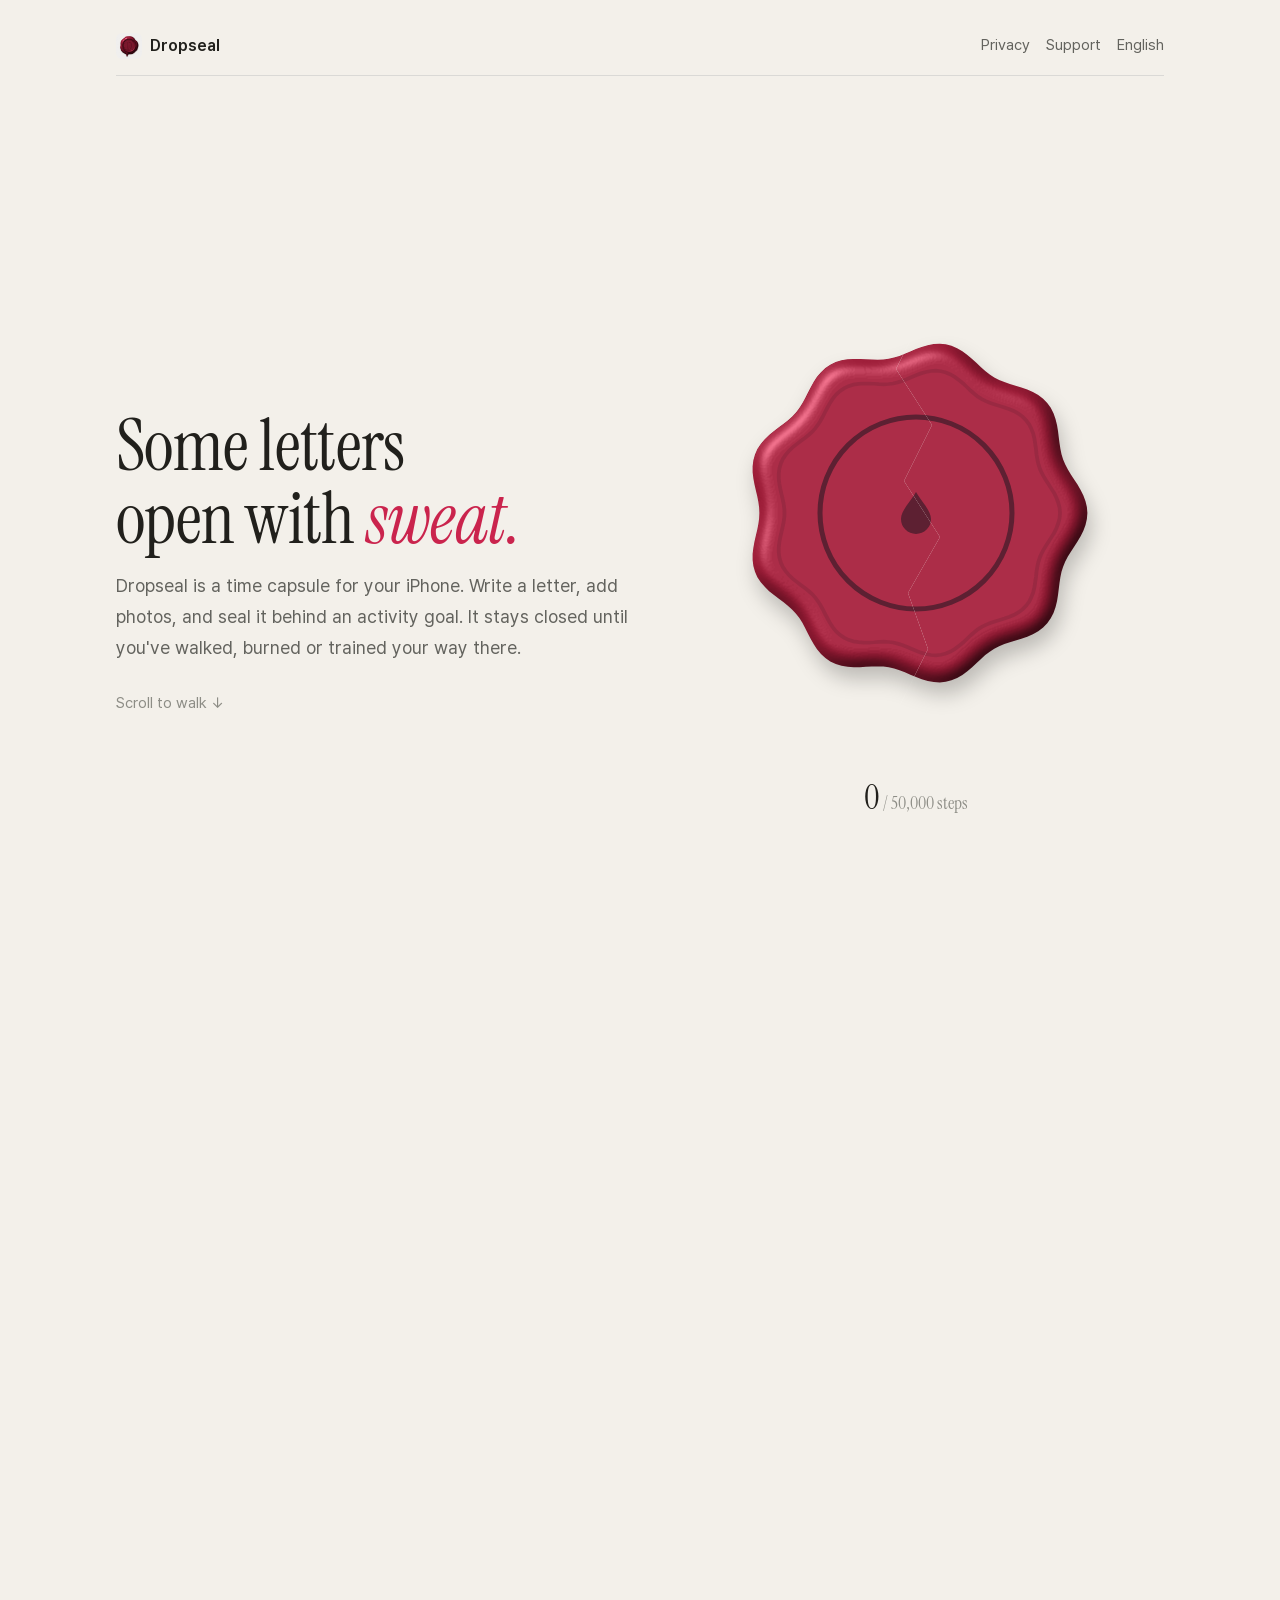
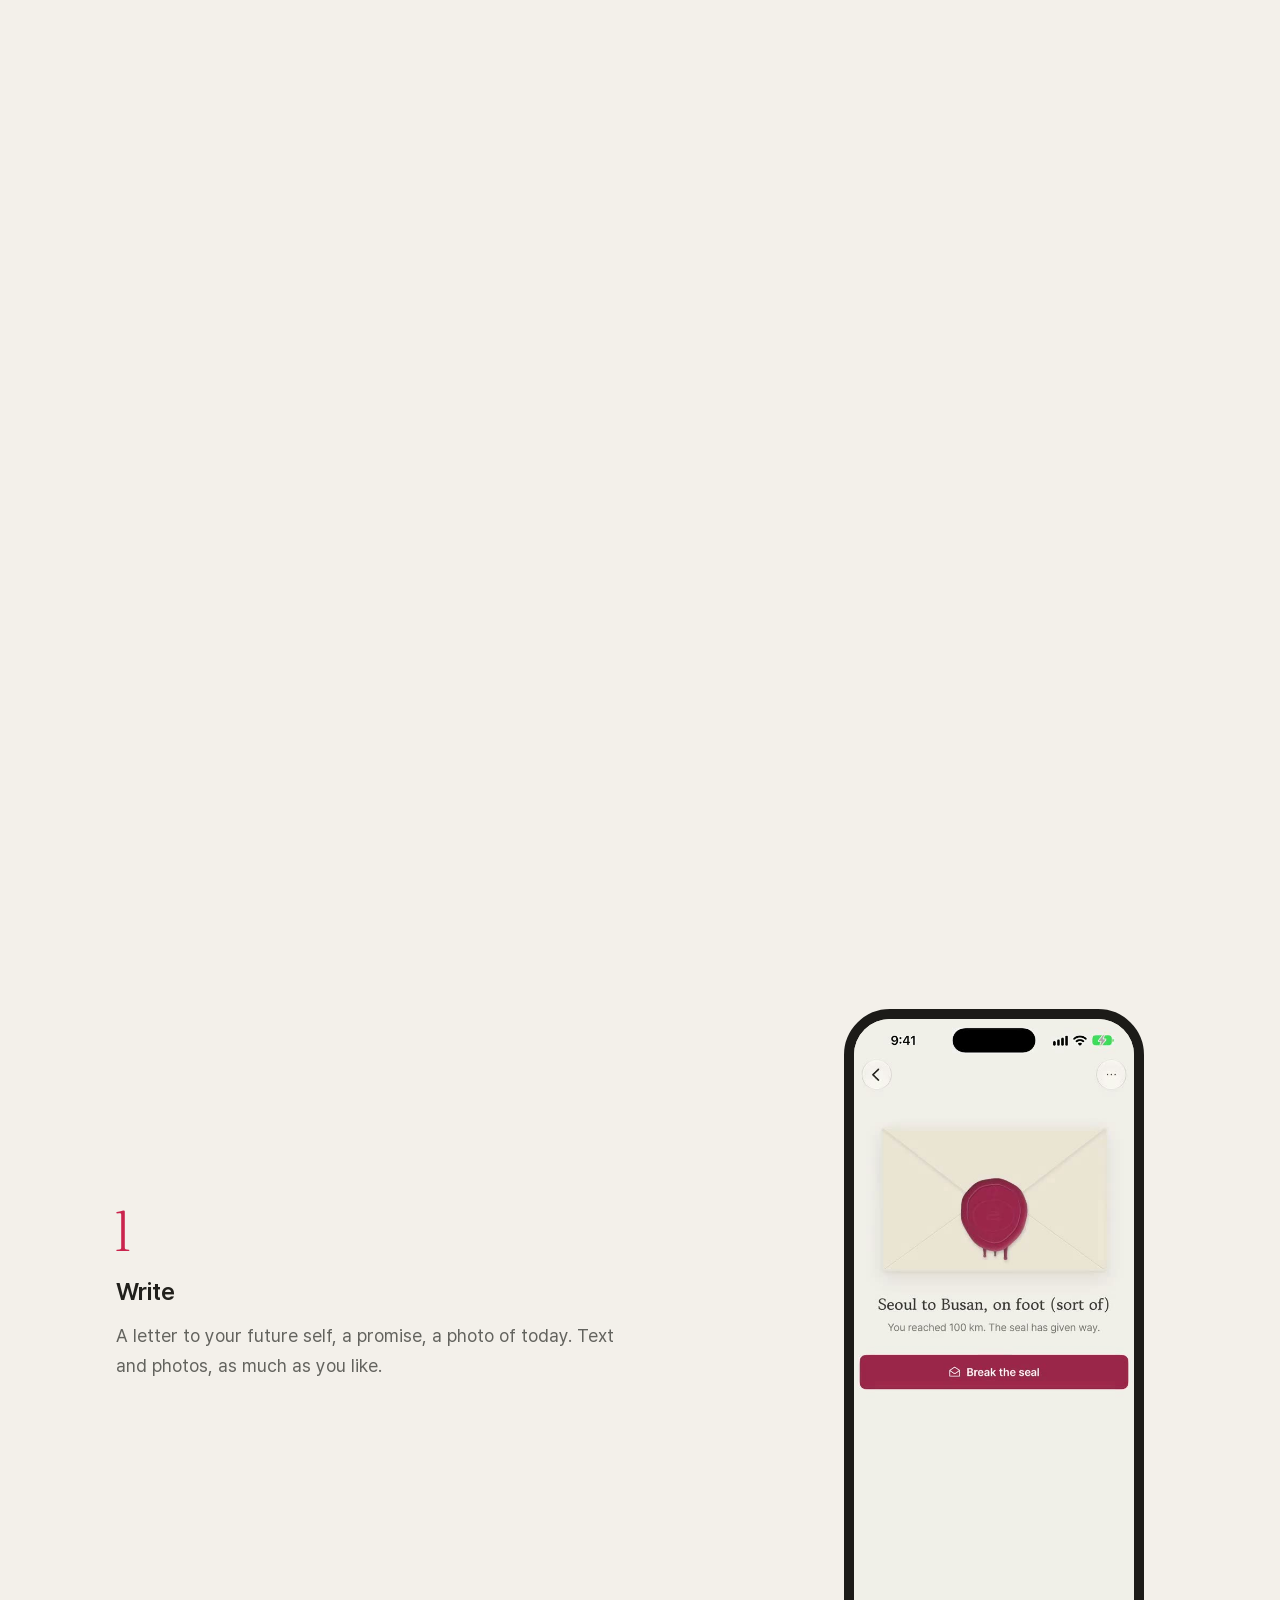
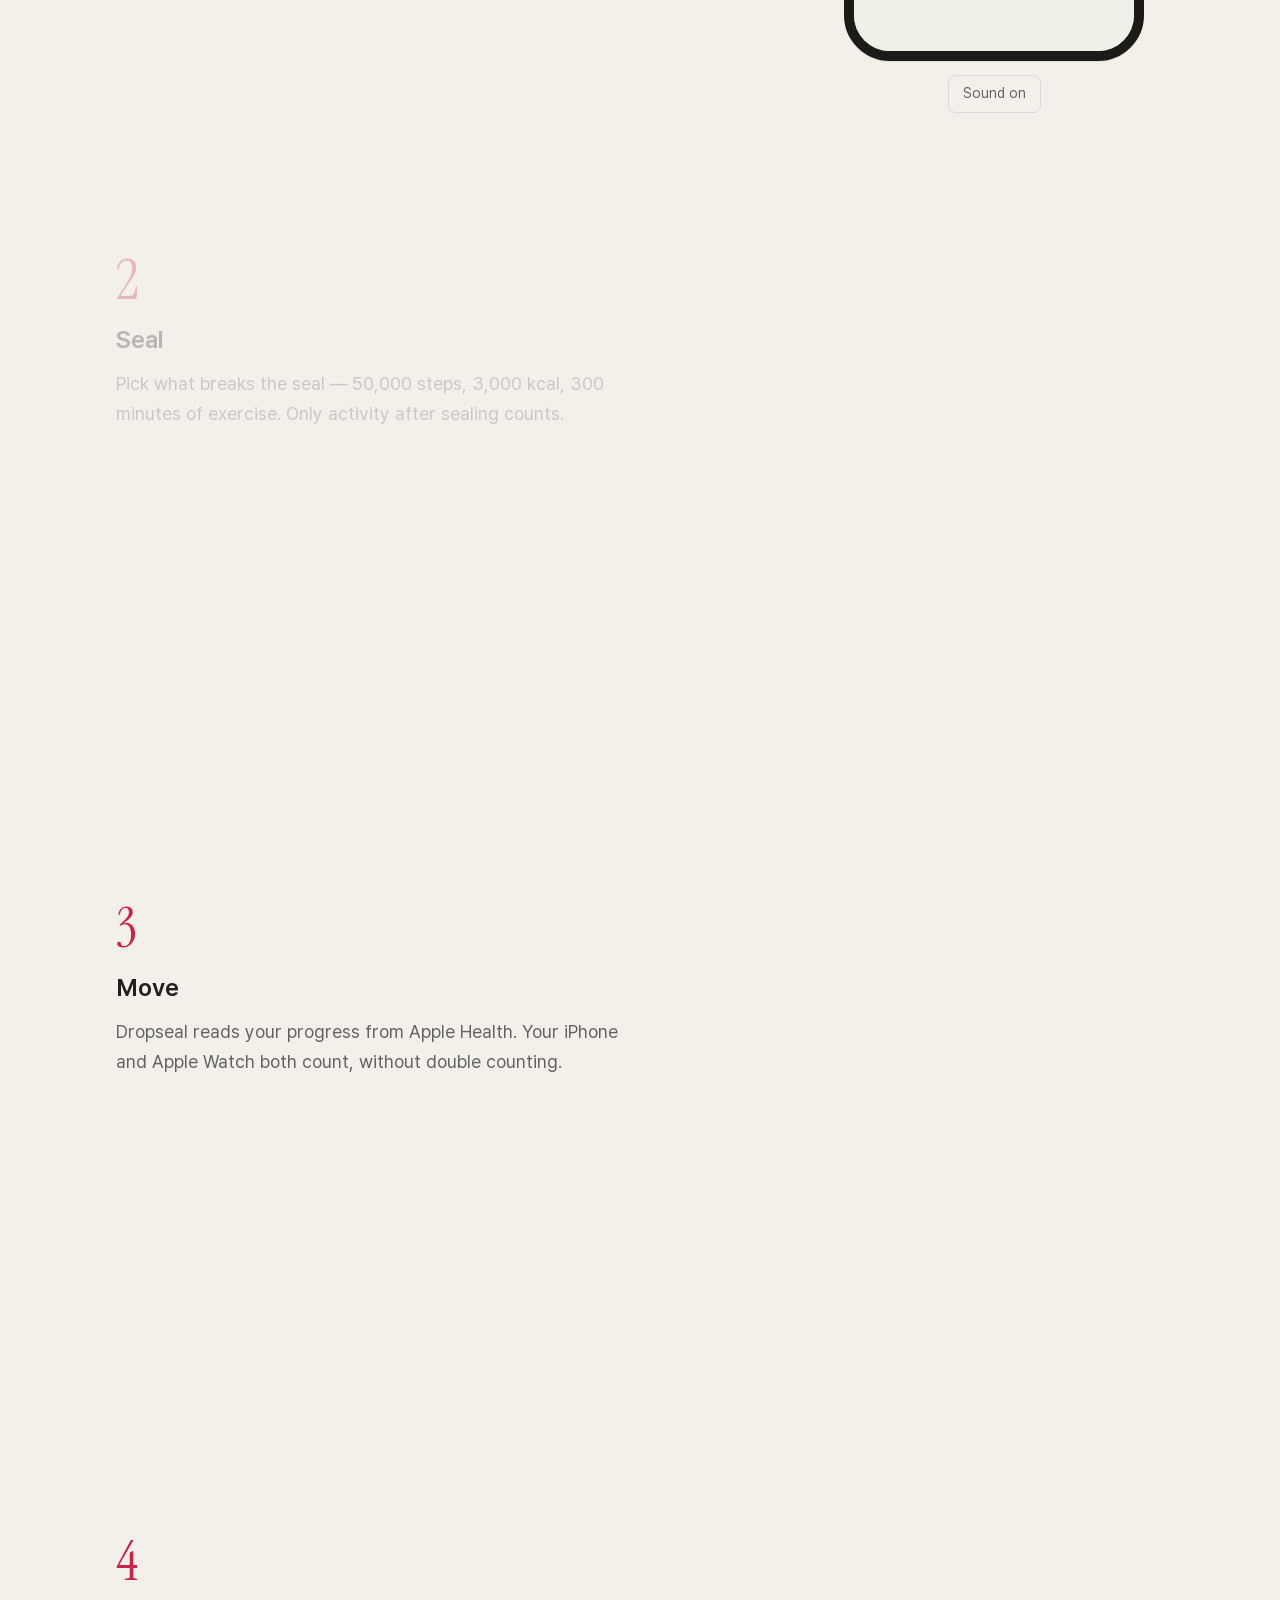
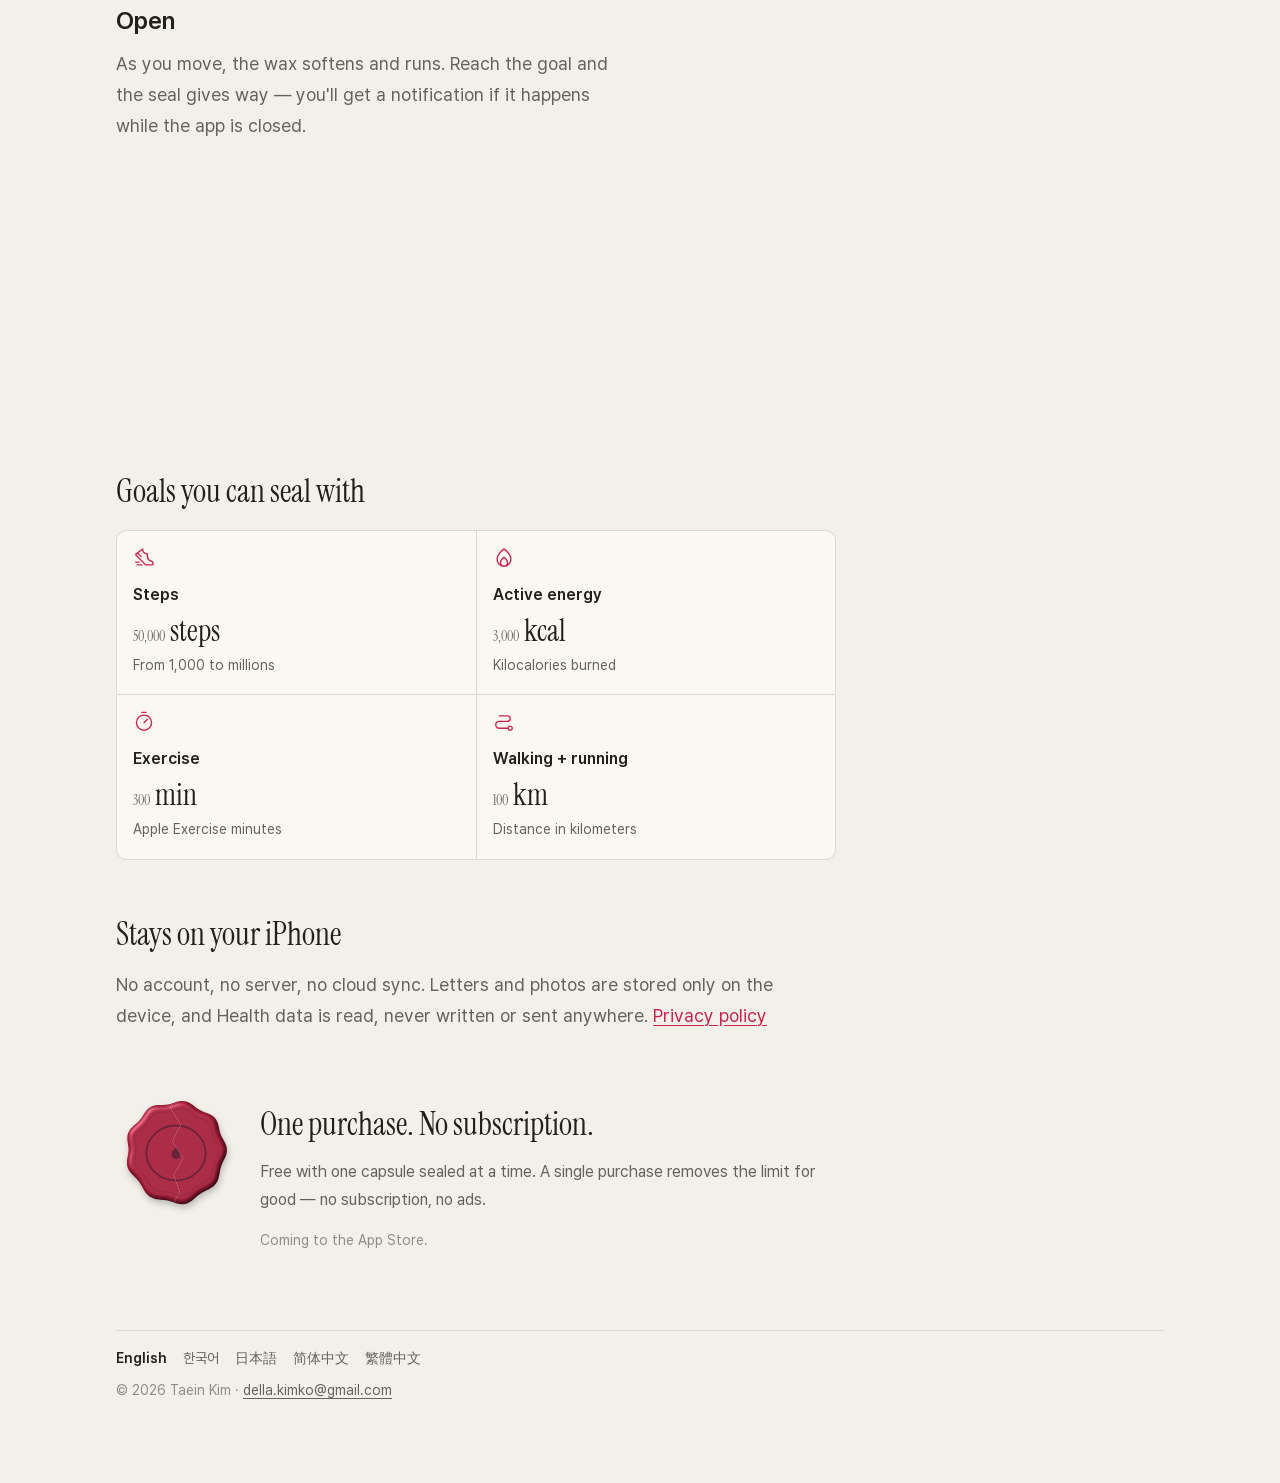
==== commit ea2070d5: "Lit wax seal, desk background, app icon in the header; new screens and videos" ====
--- a/docs/index.html
+++ b/docs/index.html
@@ -11,13 +11,14 @@
 <link rel="alternate" hreflang="zh-Hans" href="https://bbdyno.github.io/Dropseal-Site/zh-Hans/">
 <link rel="alternate" hreflang="zh-Hant" href="https://bbdyno.github.io/Dropseal-Site/zh-Hant/">
 <link rel="alternate" hreflang="x-default" href="https://bbdyno.github.io/Dropseal-Site/">
-<link rel="icon" href="seal.svg" type="image/svg+xml">
+<link rel="icon" href="icon.png" type="image/png">
+<link rel="apple-touch-icon" href="icon.png">
 <link rel="stylesheet" href="style.css">
 <script src="site.js" defer></script>
 </head>
 <body class="page-index"><main>
 <header class="top">
-<a class="brand" href="./"><svg aria-hidden="true" xmlns="http://www.w3.org/2000/svg" viewBox="0 0 256 256" fill="currentColor"><path d="M240,128c0,10.44-7.51,18.27-14.14,25.18-3.77,3.94-7.67,8-9.14,11.57-1.36,3.27-1.44,8.69-1.52,13.94-.15,9.76-.31,20.82-8,28.51s-18.75,7.85-28.51,8c-5.25.08-10.67.16-13.94,1.52-3.57,1.47-7.63,5.37-11.57,9.14C146.27,232.49,138.44,240,128,240s-18.27-7.51-25.18-14.14c-3.94-3.77-8-7.67-11.57-9.14-3.27-1.36-8.69-1.44-13.94-1.52-9.76-.15-20.82-.31-28.51-8s-7.85-18.75-8-28.51c-.08-5.25-.16-10.67-1.52-13.94-1.47-3.57-5.37-7.63-9.14-11.57C23.51,146.27,16,138.44,16,128s7.51-18.27,14.14-25.18c3.77-3.94,7.67-8,9.14-11.57,1.36-3.27,1.44-8.69,1.52-13.94.15-9.76.31-20.82,8-28.51s18.75-7.85,28.51-8c5.25-.08,10.67-.16,13.94-1.52,3.57-1.47,7.63-5.37,11.57-9.14C109.73,23.51,117.56,16,128,16s18.27,7.51,25.18,14.14c3.94,3.77,8,7.67,11.57,9.14,3.27,1.36,8.69,1.44,13.94,1.52,9.76.15,20.82.31,28.51,8s7.85,18.75,8,28.51c.08,5.25.16,10.67,1.52,13.94,1.47,3.57,5.37,7.63,9.14,11.57C232.49,109.73,240,117.56,240,128Z"/></svg>Dropseal</a>
+<a class="brand" href="./"><img src="icon.png" alt="">Dropseal</a>
 <nav><a href="privacy.html">Privacy</a><a href="support.html">Support</a><a href="#languages">English</a></nav>
 </header>
 </main>
--- a/docs/style.css
+++ b/docs/style.css
@@ -1,12 +1,12 @@
 /* Colors: Radix Colors 3.0.0 sand + ruby (MIT). Steps 1–2 backgrounds, 6–7 borders, 11–12 text. */
 :root {
-  --canvas:#fdfdfc; --surface:#f9f9f8; --hairline:#dad9d6; --text:#21201c; --muted:#63635e; --faint:#8d8d86;
+  --canvas:#f3f0ea; --surface:#fbf8f2; --hairline:#dad9d6; --text:#21201c; --muted:#63635e; --faint:#8d8d86;
   --wax:#ca244d; --wax-deep:#64172b; --wax-subtle:#feeaed;
-  --seal:#ca244d; --seal-shade:#64172b;
+  --seal:#9a1a35; --seal-shade:#4a0d1f;
 }
 @media (prefers-color-scheme: dark) {
-  :root { --canvas:#111110; --surface:#191918; --hairline:#3b3a37; --text:#eeeeec; --muted:#b5b3ad; --faint:#6f6d66;
-    --wax:#ff949d; --wax-deep:#fed2e1; --wax-subtle:#3a141e; --seal:#e54666; --seal-shade:#4e1325; }
+  :root { --canvas:#151412; --surface:#22201c; --hairline:#3b3a37; --text:#eeeeec; --muted:#b5b3ad; --faint:#6f6d66;
+    --wax:#ff949d; --wax-deep:#fed2e1; --wax-subtle:#3a141e; --seal:#b81f40; --seal-shade:#3a0a18; }
 }
 @font-face { font-family:"Pretendard"; font-weight:400; font-display:swap; src:url(fonts/Pretendard-Regular.subset.woff2) format("woff2"); }
 @font-face { font-family:"Pretendard"; font-weight:600; font-display:swap; src:url(fonts/Pretendard-SemiBold.subset.woff2) format("woff2"); }
@@ -26,7 +26,7 @@
 
 .top { display:flex; flex-wrap:wrap; align-items:center; justify-content:space-between; gap:8px 16px; padding-bottom:16px; border-bottom:1px solid var(--hairline); }
 .brand { display:flex; align-items:center; gap:8px; color:var(--text); text-decoration:none; font-weight:600; }
-.brand svg { width:22px; height:22px; color:var(--wax); }
+.brand img { width:26px; height:26px; border-radius:6px; }
 .top nav { display:flex; gap:16px; font-size:15px; }
 .top nav a { color:var(--muted); text-decoration:none; white-space:nowrap; }
 .top nav a:hover { color:var(--text); }
